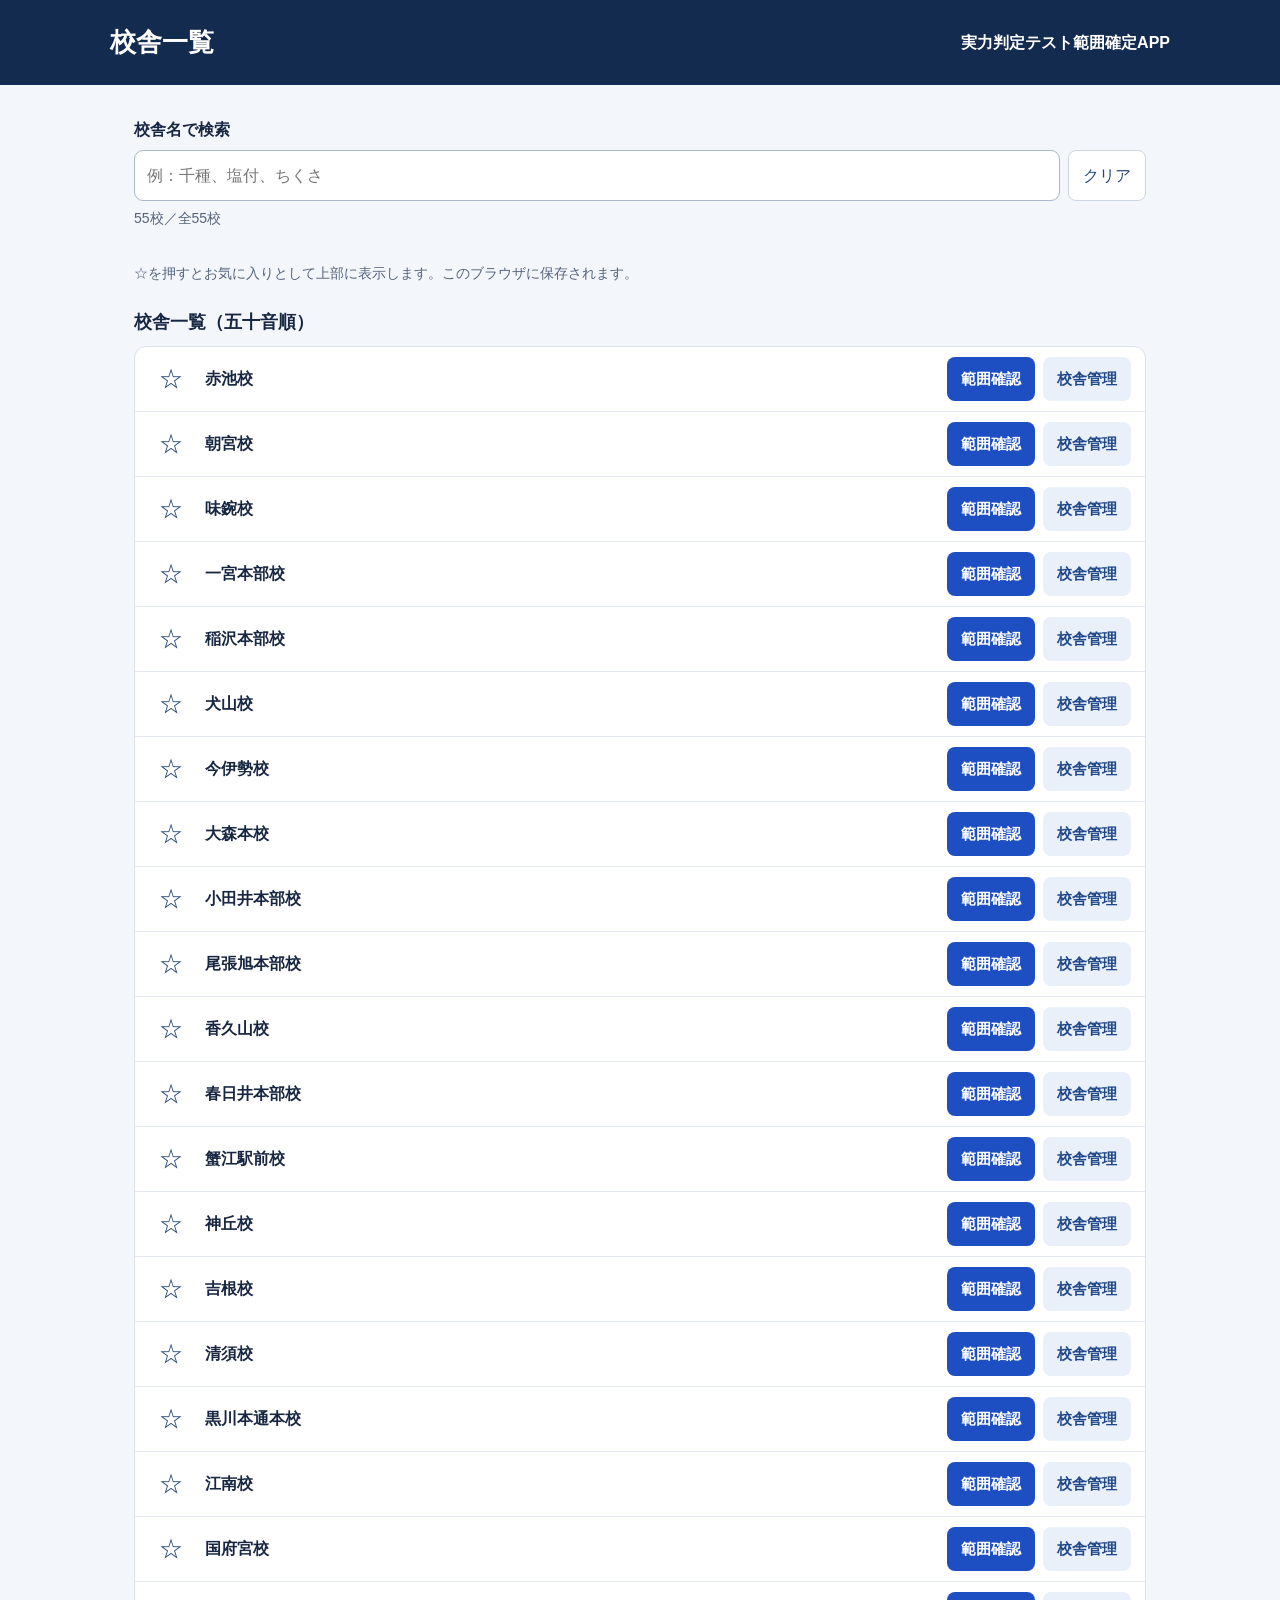
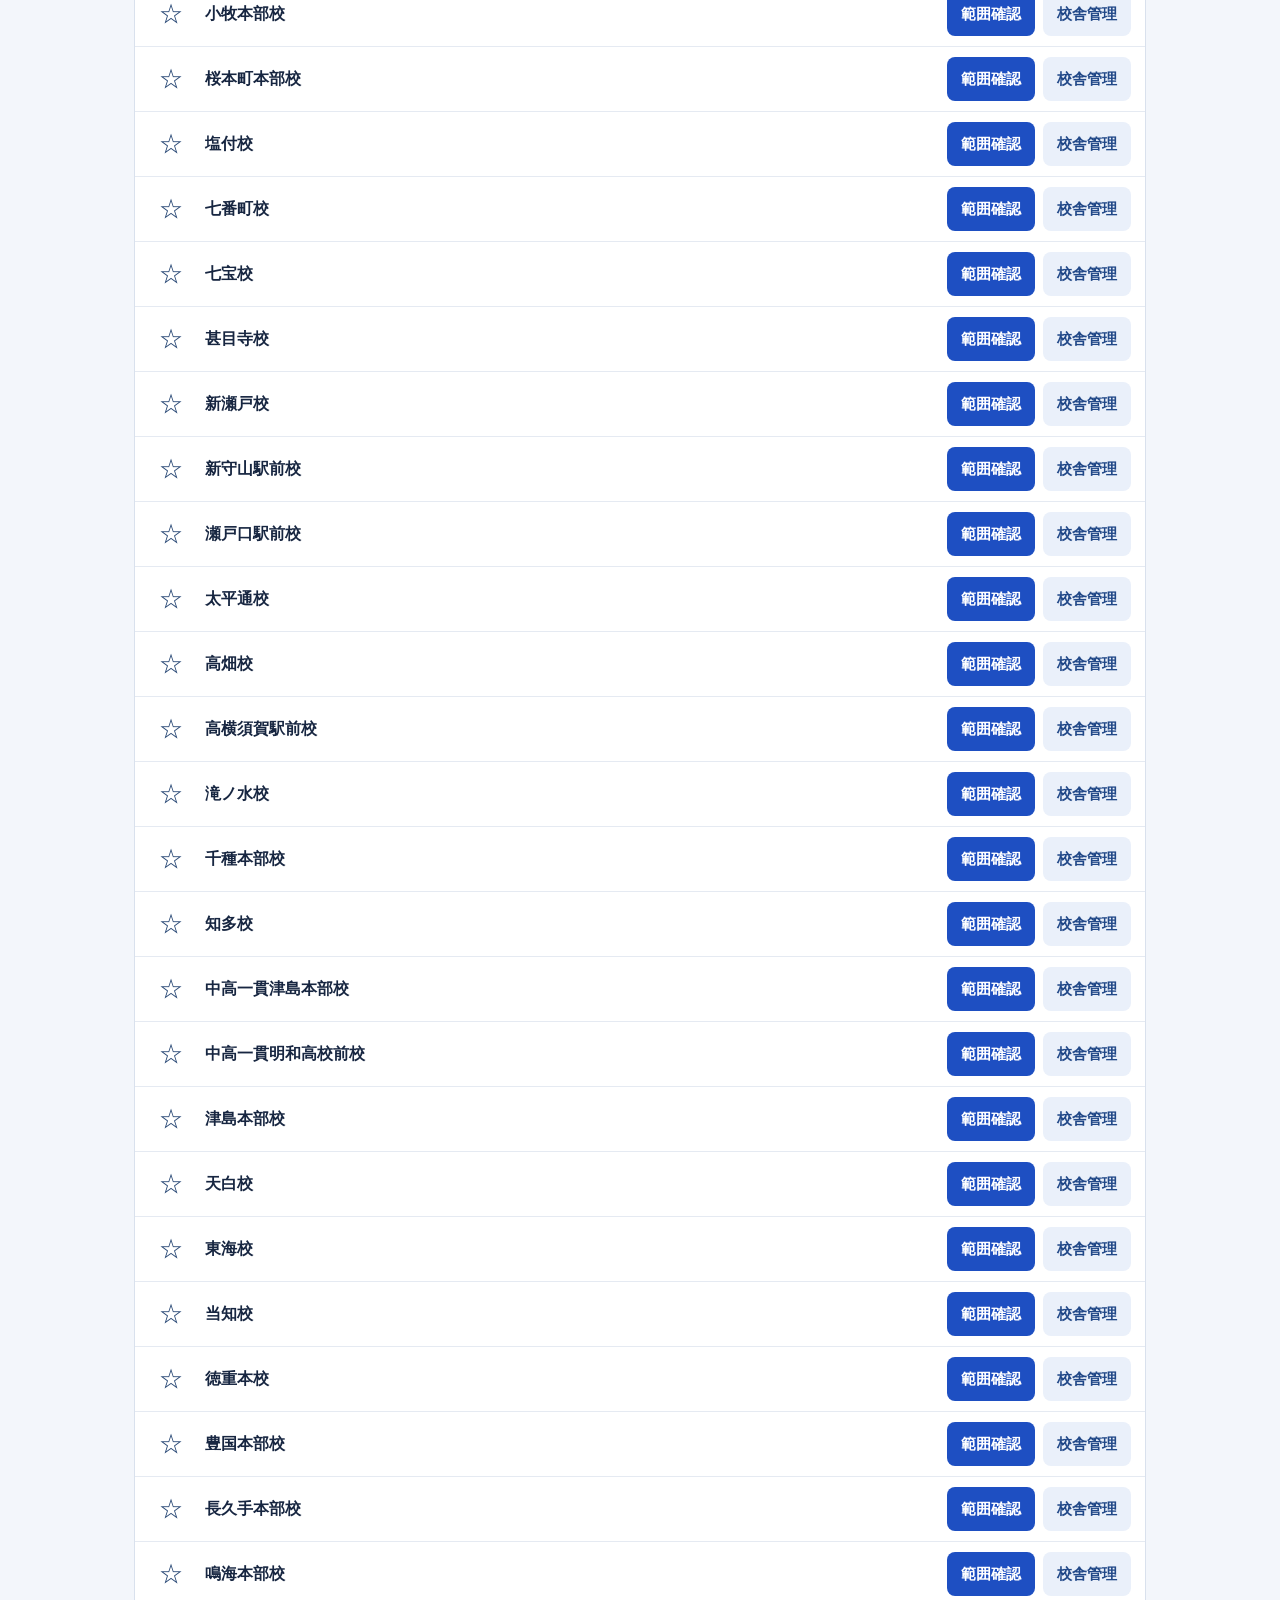
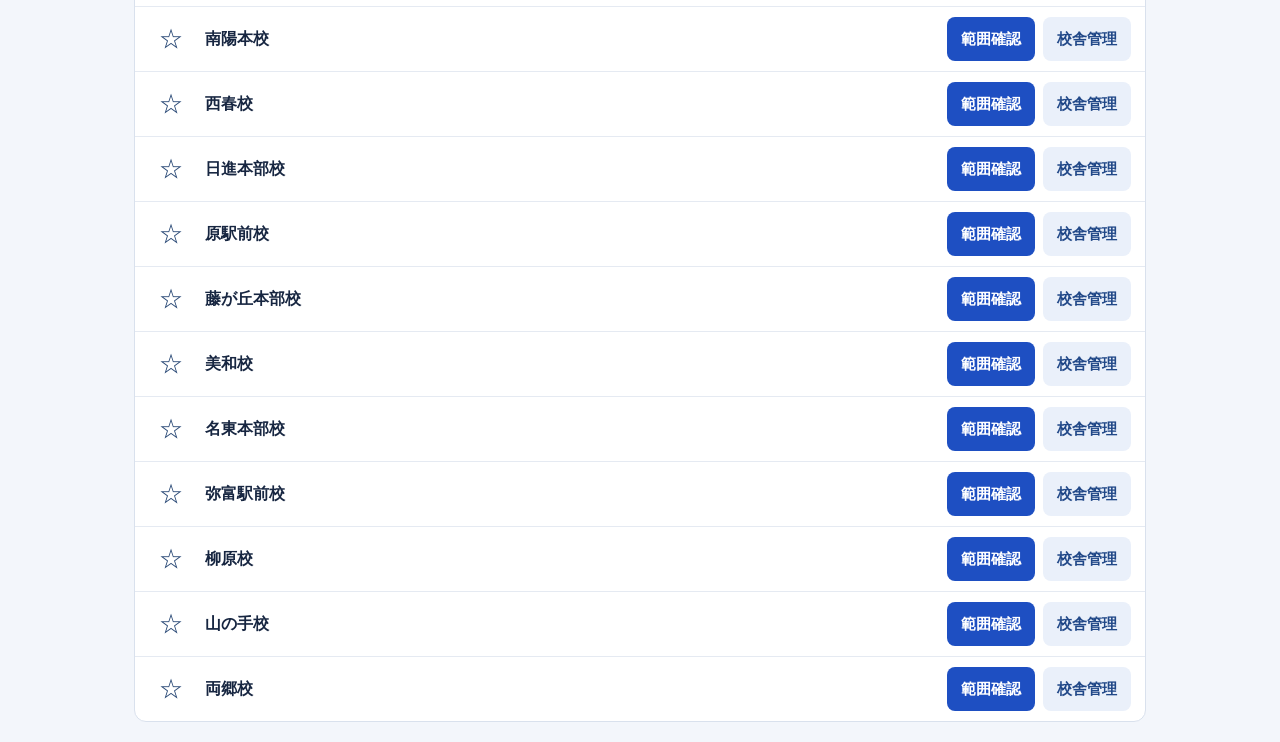
==== docs/index.html @ 0e15b280 "Remove local prototype notices from release copy" ====
<!doctype html>
<html lang="ja">
<head>
<meta charset="utf-8"><meta name="viewport" content="width=device-width,initial-scale=1">
<title>５教科｜定期テスト模擬 範囲選択</title>
<link rel="icon" href="data:image/svg+xml,%3Csvg xmlns='http://www.w3.org/2000/svg' viewBox='0 0 32 32'%3E%3Crect width='32' height='32' rx='6' fill='%231e40af'/%3E%3Ctext x='16' y='23' text-anchor='middle' fill='white' font-size='22'%3E範%3C/text%3E%3C/svg%3E">
<style>
:root{font-family:'Yu Gothic','Meiryo',sans-serif;color:#172641;background:#f3f6fb;font-size:16px;line-height:1.65;--blue:#1e4fc2;--line:#d9e1ed}*{box-sizing:border-box}body{margin:0}button,input,select{font:inherit}button,select{cursor:pointer}button{min-height:46px;border:1px solid var(--line);border-radius:9px;padding:9px 16px;background:#fff;color:inherit;font-weight:700}button:focus-visible,input:focus-visible,select:focus-visible,a:focus-visible{outline:3px solid #eaa329;outline-offset:3px}button:disabled{cursor:not-allowed;opacity:.5}header{background:#142b50;color:#fff;padding:24px max(24px,calc((100vw - 1160px)/2))}header .top{display:flex;align-items:center;justify-content:space-between;gap:20px}.eyebrow{font-size:.875rem;color:#b8cdf1;letter-spacing:.08em}h1{font-size:1.6rem;line-height:1.4;margin:6px 0}header p{margin:4px 0;color:#dce6f6}.mode{display:flex;flex-wrap:wrap;gap:6px}.mode button{background:transparent;color:#e7efff;border-color:#7890b4}.mode button[aria-pressed=true]{background:#fff;color:#142b50;border-color:#fff}.demo{padding:10px 24px;background:#fff3d7;color:#67460d;text-align:center;font-size:.875rem}main{max-width:1208px;margin:auto;padding:28px 24px 55px}.filters{display:flex;align-items:end;gap:24px;flex-wrap:wrap;background:#fff;border:1px solid var(--line);padding:20px 24px;border-radius:14px;margin-bottom:24px}.field{display:flex;flex-direction:column;gap:6px}.field label,.label{font-size:.875rem;font-weight:700;color:#55647b}select,input{padding:10px 12px;border:1px solid #aab8cc;border-radius:8px;background:#fff;color:#172641;max-width:100%;min-height:46px}select{min-width:220px}.grades{display:flex;gap:8px;flex-wrap:wrap}.grades button{min-width:80px}.grades button[aria-pressed=true]{background:var(--blue);border-color:var(--blue);color:#fff}.text-button{border:0;color:var(--blue);padding-left:0;background:transparent}.layout{display:grid;grid-template-columns:minmax(0,1fr) 320px;gap:24px;align-items:start}.section-head{display:flex;align-items:center;justify-content:space-between;margin-bottom:14px;gap:14px}h2{font-size:1.25rem;margin:0}h3{font-size:1.1rem;margin:0}.tag{font-size:.875rem;background:#e3edff;border-radius:6px;padding:5px 11px;color:#234786;white-space:nowrap}.hint{color:#5d6b7d;margin:5px 0 18px;font-size:.9375rem}.units{display:grid;grid-template-columns:1fr 1fr;gap:12px}.unit{display:flex;align-items:start;text-align:left;gap:13px;padding:18px;min-height:145px;position:relative;border-radius:12px;border-color:var(--line);font-weight:400;line-height:1.65;width:100%}.unit:hover:not(:disabled){border-color:#789add;background:#f8fbff}.unit.chosen{background:#edf3ff;border:2px solid var(--blue);padding:17px}.letter{background:#eaf0f8;color:#304a70;font-size:1.25rem;font-weight:800;border-radius:8px;width:39px;height:42px;display:grid;place-items:center;flex-shrink:0}.chosen .letter{background:var(--blue);color:#fff}.unit-title{display:block;font-weight:700;margin-bottom:8px;font-size:1rem}.pages{display:block;font-size:.875rem;color:#56657d}.mark{display:block;font-size:.8125rem;color:var(--blue);font-weight:700;margin-top:7px}.side{border:1px solid var(--line);border-radius:14px;background:#fff;overflow:hidden;position:sticky;top:20px}.side-top{padding:20px 22px;border-bottom:1px solid var(--line);background:#eaf0fa}.school-title{font-size:1.2rem;font-weight:800;overflow-wrap:anywhere}.side-body{padding:22px}.count{font-size:1.9rem;color:var(--blue);font-weight:800}.count small{font-size:1rem;color:#627086;font-weight:400}.selection{padding:14px 0;border-bottom:1px solid #e4eaf3}.selection strong{display:block;margin-bottom:4px}.empty{padding:20px 0;color:#718098}.primary{width:100%;background:var(--blue);color:#fff;border-color:var(--blue);margin-top:20px}.state{font-size:.875rem;margin:12px 0 0;color:#5b6b83}.notice{border-radius:8px;background:#ecf7ef;padding:10px 12px;color:#285936;margin-top:14px;font-size:.875rem}.add-school{border:1px solid var(--line);padding:18px 22px;background:white;border-radius:10px;margin:-10px 0 22px}.add-school form{display:flex;align-items:end;flex-wrap:wrap;gap:12px}.add-school .field{flex:1}.add-school button{background:var(--blue);color:white}.student-summary{margin-bottom:20px;padding:20px 24px;border-left:5px solid var(--blue);background:#fff;border-radius:0 12px 12px 0}.student-summary p{margin:5px 0}.status-line{min-height:1.5em;color:#255735;margin:0 0 14px}.readonly .unit{min-height:130px}.readonly .unit:not(.chosen){background:#f9fafc}.footer{font-size:.875rem;color:#61718a;margin-top:24px} [hidden]{display:none!important}@media(max-width:950px){.units{grid-template-columns:1fr}.layout{grid-template-columns:minmax(0,1fr) 290px}}@media(max-width:680px){header{padding:20px}header .top{align-items:start;flex-direction:column;gap:12px}h1{font-size:1.35rem}main{padding:20px 16px}.filters{padding:16px;gap:16px}.filters .field{width:100%}select{width:100%}.grades button{flex:1;min-width:0}.layout{display:flex;flex-direction:column}.layout>section,.side{width:100%}.side{position:static}.units{grid-template-columns:1fr}.unit{min-height:0}.demo{text-align:left;padding:10px 16px}.section-head{align-items:start}.side-body{padding:18px}.side-top{padding:16px 18px}}@media(prefers-reduced-motion:no-preference){button{transition:background .15s,border-color .15s}}
.student-subject{background:#fff;border:1px solid var(--line);border-radius:12px;padding:22px;margin-top:18px}.student-subject h3{color:var(--blue);font-size:1.2rem}.student-subject .selection:last-child{border-bottom:0}.student-subject .selection{padding:18px 0}.student-overview-title{margin-bottom:18px}

.teacher-panel{background:white;border:1px solid var(--line);border-radius:14px;padding:24px}.teacher-row{display:grid;grid-template-columns:68px minmax(0,1fr);align-items:center;gap:16px;padding:20px 0;border-bottom:1px solid var(--line)}.subject-name{font-size:1.125rem}.symbol-options{display:flex;gap:10px;flex-wrap:wrap}.symbol-button{min-width:48px;font-size:1.125rem}.symbol-button[aria-pressed=true]{background:var(--blue);border-color:var(--blue);color:white}.alternate-button{margin-left:4px}.alternate-field{grid-column:2;display:grid;gap:6px}.alternate-field textarea{font:inherit;width:100%;padding:12px;border:1px solid #aab8cc;border-radius:8px;resize:vertical;min-height:90px}.alternate-field textarea:focus-visible{outline:3px solid #eaa329;outline-offset:3px}.batch-save{display:flex;align-items:center;justify-content:space-between;gap:20px;margin-top:18px}.batch-save .primary{width:auto;flex-shrink:0;margin:0}.provisional-note{margin-top:16px}.alternate-text{white-space:pre-wrap;overflow-wrap:anywhere}.alternate-label{display:block;margin-top:14px}@media(max-width:680px){.teacher-panel{padding:16px}.teacher-row{grid-template-columns:48px minmax(0,1fr);gap:10px}.symbol-options{gap:7px}.symbol-button{padding:8px 12px}.batch-save{align-items:stretch;flex-direction:column}.alternate-field{grid-column:1/-1}}

.student-columns{display:grid;grid-template-columns:minmax(0,1fr) minmax(0,1fr);gap:16px;align-items:start}.student-column{display:grid;gap:12px}.student-columns .student-subject{margin:0;padding:14px 18px}.student-columns .student-subject h3{font-size:1.05rem}.student-columns .selection{padding:8px 0;line-height:1.45}.student-columns .selection strong{margin-bottom:3px;font-size:1rem}.student-columns .alternate-label{margin-top:8px}.student-columns .alternate-text{margin:4px 0;line-height:1.45}.student-mode header{padding-top:12px;padding-bottom:12px}.student-mode header h1{font-size:1.3rem}.student-mode header p{display:none}.student-mode main{padding-top:14px}.student-mode .filters{padding:12px 18px;margin-bottom:12px}.student-mode .student-overview-title{font-size:1.125rem;margin-bottom:12px}.student-mode #message:empty{display:none}.student-mode .footer{margin-top:12px}@media(max-width:600px){.student-columns{grid-template-columns:1fr}.student-columns .student-subject{padding:12px 14px}}
.batch-save .state{margin:0;font-size:1rem;padding:10px 14px;border-radius:8px}.save-success{background:#e4f5e9;color:#166534;font-weight:700}.save-pending{background:#fff3d7;color:#80510a;font-weight:700}.save-error{background:#fee2e2;color:#991b1b;font-weight:700}.school-import{background:#f3f6fb;border-radius:10px;padding:18px;margin:20px 0}.school-import label{font-weight:700}.school-import textarea{display:block;width:100%;font:inherit;border:1px solid #aab8cc;border-radius:8px;padding:12px;resize:vertical;margin:10px 0}.school-import button{color:var(--blue)}.school-table-wrap{overflow-x:auto}#school-settings{width:100%;border-collapse:collapse;margin-top:10px}#school-settings th,#school-settings td{padding:12px;border-bottom:1px solid var(--line);text-align:center}#school-settings th:first-child{text-align:left;overflow-wrap:anywhere}#school-settings thead{background:#eaf0fa}.grade-check{display:flex;min-height:44px;min-width:44px;justify-content:center;align-items:center;cursor:pointer}.grade-check input{width:24px;height:24px;min-height:24px;accent-color:var(--blue)}.school-import textarea:focus-visible{outline:3px solid #eaa329;outline-offset:3px}.school-buttons{display:flex;flex-wrap:wrap;gap:8px}.school-button{overflow-wrap:anywhere;max-width:100%}.school-button[aria-pressed=true]{background:var(--blue);border-color:var(--blue);color:#fff}#range-filters>.field:first-child{flex:1 1 100%}
main{max-width:1420px;display:grid;grid-template-columns:210px minmax(0,1fr);align-items:start;gap:22px}.range-content{min-width:0}#range-filters{display:flex;flex-direction:column;align-items:stretch;gap:22px;position:sticky;top:16px;padding:18px;margin:0;max-height:calc(100dvh - 32px);overflow-y:auto}#range-filters>.field:first-child{flex:0 0 auto}#range-filters .field{width:100%}#range-filters .grades{display:grid;grid-template-columns:repeat(3,minmax(0,1fr));gap:6px}#range-filters .grades button{min-width:0;padding:10px 2px;font-size:.9375rem}#range-filters .school-buttons{display:flex;flex-direction:column;gap:8px}#range-filters .school-button{width:100%;text-align:left;padding:11px 12px}.range-content #message:empty{display:none}.admin-mode main{display:block}.student-mode #range-filters{padding:18px;margin:0}.student-mode main{padding-top:14px}@media(max-width:950px){main{grid-template-columns:170px minmax(0,1fr);gap:14px;padding-left:16px;padding-right:16px}#range-filters{padding:12px}.student-mode #range-filters{padding:12px}}@media(max-width:600px){main{grid-template-columns:126px minmax(0,1fr);gap:10px;padding:12px 8px}#range-filters{padding:10px;top:8px;max-height:calc(100dvh - 16px)}#range-filters .grades{grid-template-columns:1fr}#range-filters .school-button{padding:9px 7px}.teacher-panel{padding:12px}.teacher-row{grid-template-columns:1fr}.alternate-field{grid-column:1}.student-mode #range-filters{padding:10px}}

#range-filters{overflow:hidden;max-height:calc(100dvh - 240px);gap:16px}#range-filters>.field:last-child{min-height:0;flex:1 1 auto}#range-filters .school-buttons{overflow-y:auto;min-height:0;padding:3px;scrollbar-gutter:stable}#range-filters .school-button{min-height:56px;font-size:1.0625rem;flex-shrink:0}.many-schools main{grid-template-columns:290px minmax(0,1fr)}.many-schools #range-filters .school-buttons{display:grid;grid-template-columns:repeat(2,minmax(0,1fr));gap:6px;align-content:start}.many-schools #range-filters .school-button{min-height:46px;font-size:1rem;line-height:1.35;padding:9px 7px}.many-schools #range-filters{padding:12px}@media(max-width:950px){.many-schools main{grid-template-columns:250px minmax(0,1fr)}}@media(max-width:760px){.many-schools main{grid-template-columns:170px minmax(0,1fr)}.many-schools #range-filters .school-buttons{grid-template-columns:1fr}#range-filters{max-height:calc(100dvh - 180px)}}@media(max-width:600px){.many-schools main{grid-template-columns:126px minmax(0,1fr)}#range-filters .school-button{font-size:1rem;min-height:48px}#range-filters{max-height:calc(100dvh - 32px)}}
.campus-back{color:#dce6f6;font-size:.875rem}.student-mode header #campus-name{display:block;margin:0}.student-mode header .campus-back{display:inline-block}.pin-overlay{position:fixed;inset:0;background:#142b5080;z-index:100;display:grid;place-items:center}.pin-box{background:white;padding:28px;border-radius:14px;max-width:420px;width:90%}.pin-box input{display:block;width:100%;margin:8px 0 16px}.pin-box p[role=alert]{color:#991b1b}.pin-box button{margin:4px}.pin-box button[type=submit]{background:var(--blue);color:white}.mode{flex-wrap:nowrap;flex-shrink:0}.mode button,.mode a{white-space:nowrap}.mode a{display:inline-flex;align-items:center;justify-content:center;min-height:46px;border:1px solid #7890b4;border-radius:9px;padding:9px 16px;background:transparent;color:#e7efff;font-weight:700;text-decoration:none}@media(max-width:420px){.mode{width:100%;gap:4px}.mode button,.mode a{padding:9px 8px;font-size:.875rem;flex:1}}.header-actions{display:flex;flex-direction:column;align-items:flex-end;gap:4px}.brand-label{font-size:12px;font-weight:700;line-height:16px;color:#dce6f6;text-align:right}@media(max-width:680px){.header-actions{width:100%;align-items:flex-end}}</style>
</head>
<body>
<header><div class="top"><div><h1 id="exam-heading">2026年 第４回 定期テスト模擬</h1></div><div class="header-actions"><div class="brand-label">実力判定テスト範囲確定APP</div><nav class="mode" aria-label="画面の切り替え"><a href="campuses.html">校舎一覧</a><button id="admin" aria-pressed="false">校舎管理</button><button id="teacher" aria-pressed="true">教師入力</button><button id="student" aria-pressed="false">中学校別</button><a id="all-ranges" href="ranges.html" target="_blank" rel="noopener">範囲表</a></nav></div></div></header>

<div id="pin-panel" class="pin-overlay" hidden><form id="pin-form" class="pin-box" role="dialog" aria-modal="true" aria-labelledby="pin-heading"><h2 id="pin-heading">編集パスワード</h2><p id="pin-campus"></p><label for="pin-input">４桁の数字</label><input id="pin-input" type="password" inputmode="numeric" pattern="[0-9]{4}" maxlength="4" required autocomplete="off"><p id="pin-error" role="alert"></p><button id="pin-submit" type="submit">編集する</button><button id="pin-cancel" type="button">キャンセル</button></form></div><main>
<aside class="filters" id="range-filters" aria-label="学年と中学校の選択"><div class="field"><span class="label">学年</span><div class="grades" role="group" aria-label="学年"><button data-grade="1" aria-pressed="true">１年生</button><button data-grade="2" aria-pressed="false">２年生</button><button data-grade="3" aria-pressed="false">３年生</button></div></div><div class="field"><span class="label" id="school-label">中学校</span><div id="school" class="school-buttons" role="group" aria-labelledby="school-label"></div></div></aside>
<div class="range-content">
<section id="admin-panel" class="teacher-panel" hidden><form id="password-settings" style="border-bottom:1px solid #d9e1ed;padding-bottom:20px;margin-bottom:24px"><h2>この校舎のパスワード設定</h2><p class="hint">変更すると、次回からこの校舎の編集に新しいパスワードを使用します。</p><div style="display:flex;gap:12px;align-items:end;flex-wrap:wrap"><label class="field">新しいパスワード<input id="new-password" type="password" inputmode="numeric" pattern="[0-9]{4}" minlength="4" maxlength="4" required autocomplete="new-password" placeholder="数字４桁"></label><label class="field">確認のため再入力<input id="confirm-password" type="password" inputmode="numeric" pattern="[0-9]{4}" minlength="4" maxlength="4" required autocomplete="new-password" placeholder="数字４桁"></label><button id="save-password" type="submit">パスワードを保存</button></div><p id="password-status" role="status" aria-live="polite"></p></form><h2>中学校の設定</h2><p class="hint">この校舎に在籍している中学校を登録し、生徒がいる学年にチェックを入れてください。</p><div class="school-import"><label for="school-paste">中学校名をまとめて貼り付け</label><p class="hint">Excelなどの「中学校名」の１列をコピーできます。同じ学校が複数行あっても１校にまとめます。</p><textarea id="school-paste" rows="4" placeholder="Ｓ中学校&#10;Ｔ中学校&#10;Ｔ中学校"></textarea><button id="import-schools">一覧に追加</button></div><p class="hint">Ｓ中が３年生だけなら「３年生」のみ、Ｔ中が１・３年生ならその２つにチェック。未チェックの学校も登録したままにできます。</p><p id="school-count" class="label"></p><div class="school-table-wrap"><table id="school-settings"></table></div><div class="batch-save"><p id="admin-status" class="state" role="status" aria-live="polite"></p><button id="save-schools" class="primary">保存</button></div></section>
<p id="no-schools" class="notice" hidden>この学年の中学校は未設定です。校舎管理で在籍する学年を設定してください。</p>
<p id="message" class="status-line" role="status" aria-live="polite"></p>
<div id="student-summary" class="student-summary" hidden></div>
<section id="teacher-layout" class="teacher-panel"><h2 id="teacher-heading"></h2><p class="hint">各教科２題を指定してください。中２数学は共通単元＋１題です。別版も指定できます。</p><div id="teacher-rows"></div><div class="batch-save"><p id="save-state" class="state" role="status" aria-live="polite"></p><button id="save" class="primary">保存</button></div></section>

</div>
</main>
<script src="config.js"></script><script src="cloud-api.js"></script><script>
'use strict';
const EXAM={"id": "2026-4", "title": "2026年 第４回 定期テスト模擬", "subjects": {"english": {"name": "英語", "units": {"1": [["A", "Unit5", "", "", "さなる式①P88～103"], ["B", "Unit6", "", "", "さなる式②P4～27"], ["C", "Unit7", "", "", "さなる式②P30～51"], ["D", "Unit8", "", "", "さなる式②P54～77"]], "2": [["A", "Let’s Read 1", "", "", "さなる式①　P.86～95"], ["B", "Unit４", "", "", "さなる式①　P.98～123"], ["C", "Unit5", "", "", "さなる式②　P.4～21"], ["D", "Unit6", "", "", "さなる式②　P.24～53"]], "3": [["A", "Let’s Read 1", "", "", "さなる式①　P.80～93"], ["B", "Unit４", "", "", "さなる式②　P.4～31"], ["C", "Unit5", "", "", "さなる式②　P.34～63"], ["D", "Unit6", "", "", "さなる式②　P.66～93"]]}}, "math": {"name": "数学", "units": {"1": [["A", "方程式の利用", "", "", "①p137～p154"], ["B", "関数関係～比例のグラフ", "", "", "②p5～p30"], ["C", "反比例のグラフ～比例反比例の利用", "", "", "②p31～p46"], ["D", "平面図形の用語と記号～作図の応用", "", "", "②p53～p78"]], "2": [["A", "一次関数（二元一次方程式とグラフから最後まで）", "", "", "さなる式①p97～p117"], ["B", "合同条件と証明", "", "", "さなる式②p29～p35"]], "3": [["A", "二次関数（グラフ～変化の割合）", "", "", "さなる式②p5～p28"], ["B", "二次関数（応用）", "", "", "さなる式②p29～p50"], ["C", "相似な図形（相似と相似比～平行線と比まで）", "", "", "さなる式②p57～p84"], ["D", "相似な図形（角の二等分線～面積比・体積比）", "", "", "さなる式②p85～p106"]]}}, "science": {"name": "理科", "units": {"1": [["A", "光の反射・光の屈折・凸レンズのはたらき", "", "", "さなる式  P４～19"], ["B", "音の伝わり方・音の大きさや高さ", "", "", "さなる式  P24～34"], ["C", "状態変化・蒸留", "", "", "さなる式  P86～94"], ["D", "物質の溶解", "", "", "さなる式  P9５～１０３"], ["E", "火山", "", "", "さなる式  P15０～1５５"], ["F", "地層", "", "", "さなる式  P１７２～180"]], "2": [["A", "心臓と血液の循環・排出", "", "", "さなる式  P１８２～１９１"], ["B", "感覚器官・動物の反応のしかた", "", "", "さなる式  P１９６～２０６"], ["C", "圧力・空気の圧力", "", "", "さなる式  P２１２～２２３"], ["D", "空気中の水蒸気の変化・雲ができるわけ", "", "", "さなる式  P２３０～２４１"], ["E", "電流が流れる回路・電流と電流計・電圧と電圧計", "", "", "さなる式  P４～19"], ["F", "電流・電圧の関係と抵抗", "", "", "さなる式  P２０～２９"]], "3": [["A", "力がはたらく運動・力がはたらかない運動・慣性・力をおよぼし合う運動", "", "", "さなる式  P３２～５０"], ["B", "仕事", "", "", "さなる式  P５６～６７"], ["C", "力学的エネルギーの保存・エネルギーの移り変わり", "", "", "さなる式  P６８～74，８０～８６"], ["D", "太陽の動き・星の動き", "", "", "さなる式  P１８０～１９４"], ["E", "四季の星座・季節の変化", "", "", "さなる式  P１９５～２０８"], ["F", "太陽と月・太陽系と銀河系", "", "", "さなる式  P～２１４～２２８"]]}}, "social": {"name": "社会", "units": {"1": [["A", "アジア州", "", "", "地理Ⅰ Ｐ５６～７１"], ["B", "ヨーロッパ州", "", "", "地理Ⅰ P７２～８５"], ["C", "アフリカ州", "", "", "地理Ⅰ P８６～９９"], ["D", "北アメリカ州", "", "", "地理Ⅰ　Ｐ100～115"], ["E", "飛鳥時代", "", "", "歴史Ⅰ　Ｐ４０～５１"], ["F", "奈良時代", "", "", "歴史Ⅰ　Ｐ５２～６３"], ["G", "平安時代Ⅰ", "", "", "歴史Ⅰ　Ｐ６４～７５"], ["H", "平安時代Ⅱ+鎌倉時代（元寇以降は除く）", "", "", "歴史Ⅰ　Ｐ７６～９９（元寇以降はのぞく）"]], "2": [["A", "江戸時代（寛政の改革～天保の改革）", "", "", "歴史Ⅱ　P52～63"], ["B", "欧米の発展", "", "", "歴史Ⅱ　P64～81"], ["C", "江戸時代（日本の開国）", "", "", "歴史Ⅱ　P82～87"], ["D", "九州地方", "", "", "地理Ⅱ　P78～89"], ["E", "中国・四国地方", "", "", "地理Ⅱ　P90～101"], ["F", "近畿地方", "", "", "地理Ⅱ　P102～115"], ["G", "中部地方", "", "", "地理Ⅱ　P116～129"], ["H", "関東地方", "", "", "地理Ⅱ　P130～143"]], "3": [["A", "基本的人権", "", "", "歴史Ⅲ・公民　Ｐ１０２～１１５"], ["B", "選挙と政党・国会", "", "", "歴史Ⅲ・公民　P１１６～１２９"], ["C", "内閣・裁判所・三権分立", "", "", "歴史Ⅲ・公民　P１３０～１４３"], ["D", "地方自治", "", "", "歴史Ⅲ・公民　P１４４～１５５"], ["E", "家計・消費・流通", "", "", "歴史Ⅲ・公民　P１５６～１６７"]]}}, "japanese": {"name": "国語", "units": {"1": [["A", "星の花が降るころに", "", "", "さなる式  P75～77、88～89"], ["B", "「言葉」をもつ鳥、シジュウカラ", "", "", "さなる式  P92～94、104～105"], ["C", "蓬莱の玉の枝", "", "", "さなる式  P110～112、116～117"], ["D", "今を生きる言葉", "", "", "さなる式　P115、117"]], "2": [["A", "モアイは語る", "", "", "さなる式  P98～100、108～109"], ["B", "平家物語", "", "", "さなる式  P112～114、124～125"], ["C", "仁和寺にある法師", "", "", "さなる式  P118、125"], ["D", "漢詩の風景", "", "", "さなる式  P122～123、125"]], "3": [["A", "故郷", "", "", "さなる式  P80～83、86～89、100～101"], ["B", "初恋", "", "", "さなる式  P115、118～119"], ["C", "君待つと", "", "", "さなる式  P121、125～127、"], ["D", "夏草", "", "", "さなる式　P131～135"]]}}}, "common": {"2": {"math": [["共通", "角度総合", "", "", "さなる式②p5～p22"]]}}, "selectionCounts": {"2": {"math": 1}}};
const SUBJECTS=EXAM.subjects;
// Keep the existing storage key and social record keys so prior selections survive.
const CAMPUS_NAMES={"chikusa-honbu": "千種本部校", "campus-577409565a8d": "豊国本部校", "campus-7998e0b572c3": "高畑校", "campus-40ac88735aad": "当知校", "campus-225a846fc154": "小田井本部校", "campus-7a3d00658133": "味鋺校", "campus-7e672446922a": "南陽本校", "campus-98ac97a80661": "東海校", "campus-5fc834103cdd": "知多校", "campus-8946569a491a": "高横須賀駅前校", "campus-929956d0dff0": "滝ノ水校", "campus-b125c0ea4342": "桜本町本部校", "campus-628c188ebbe4": "七番町校", "campus-7911ab735110": "鳴海本部校", "campus-fd50b2aaf7a7": "徳重本校", "campus-12328dd3af08": "大森本校", "campus-71b7edac0903": "柳原校", "campus-3ba3b4a62614": "香久山校", "campus-bcfbec646f6d": "山の手校", "campus-54cdbf6e54bd": "日進本部校", "campus-e85a1b53136d": "新瀬戸校", "campus-00a7f8e434f1": "黒川本通本校", "campus-8899bbc5aea1": "瀬戸口駅前校", "campus-a90508f6eb86": "吉根校", "campus-44bfe528f330": "赤池校", "campus-4721c3fbda0f": "中高一貫明和高校前校", "campus-c6c7cee35db5": "藤が丘本部校", "campus-54ec36fec7e3": "新守山駅前校", "campus-4782ae5ab29b": "原駅前校", "shiotsuke": "塩付校", "campus-a0d090016983": "神丘校", "campus-55803870ba16": "天白校", "campus-326cbb3349f7": "名東本部校", "campus-95282035d85a": "長久手本部校", "campus-96bc3f056ca3": "太平通校", "campus-e4261f1010c9": "朝宮校", "campus-58ee04620438": "尾張旭本部校", "campus-a6725925de05": "春日井本部校", "campus-81e1b192846f": "津島本部校", "campus-c754dd8db20d": "蟹江駅前校", "campus-264029beccc6": "弥富駅前校", "campus-96975813bafe": "七宝校", "campus-b128d91a3073": "中高一貫津島本部校", "campus-bdc0d626650f": "西春校", "campus-f7f69c133e19": "甚目寺校", "campus-a8496b049874": "美和校", "campus-1e00e3c31333": "稲沢本部校", "campus-445039097b07": "清須校", "campus-3ba68115f88a": "国府宮校", "campus-065a9f755b5f": "一宮本部校", "campus-1b188dcc0fc7": "小牧本部校", "campus-565ddc989a10": "犬山校", "campus-5aab281c0432": "江南校", "campus-03caf8af52f1": "両郷校", "campus-51a99c1d4577": "今伊勢校"};
const requestedCampus=new URLSearchParams(location.search).get('campus');
const campusId=Object.hasOwn(CAMPUS_NAMES,requestedCampus)?requestedCampus:null;
const KEY=campusId?'test-range-campus-v1:'+EXAM.id+':'+campusId:'social-range-prototype-campus-v1';
document.getElementById('exam-heading').textContent=EXAM.title+(campusId?'【'+CAMPUS_NAMES[campusId]+'】':'');
document.title=document.getElementById('exam-heading').textContent;
const $=id=>document.getElementById(id);
let db={schools:[{id:'sample',name:'サンプル中学校'}],records:{}};
let loadProblem='';
try{const raw=localStorage.getItem(KEY);if(raw){const parsed=JSON.parse(raw);if(!Array.isArray(parsed.schools)||!parsed.schools.length||!parsed.records||parsed.schools.some(s=>typeof s.id!=='string'||typeof s.name!=='string'))throw Error();db=parsed;}}catch{loadProblem='保存済みの内容を読み込めませんでした。この画面の内容を確認してから保存してください。';}
const ORDER=['english','math','science','social','japanese'];
let school=db.schools[0].id,grade=1,mode='student',draft={};
function key(id){return school+':'+grade+(id==='social'?'':':'+id);}
function selectionCount(id){return EXAM.selectionCounts[grade]?.[id]||2;}
function commonUnits(id){return EXAM.common[grade]?.[id]||[];}
function pageLabel(u){if(u[4])return u[4];return (u[2]?u[2]+'　':'')+(u[3]?'P'+u[3]:'');}
function valid(id,r){if(!r)return false;const codes=r.codes||[];return Array.isArray(codes)&&new Set(codes).size===codes.length&&codes.every(c=>SUBJECTS[id].units[grade].some(u=>u[0]===c))&&(r.kind==='alternate'?codes.length<selectionCount(id)&&typeof r.text==='string'&&r.text.trim().length>0&&r.text.length<=500:codes.length===selectionCount(id));}
function record(id){const r=db.records[key(id)];return valid(id,r)?r:null;}
function savedDraft(id){const r=record(id);return {kind:r?.kind==='alternate'?'alternate':'units',codes:r?.codes?.slice()||[],text:r?.kind==='alternate'?r.text:''};}
function loadDraft(){draft=Object.fromEntries(ORDER.map(id=>[id,savedDraft(id)]));}
function normalized(r){return r.kind==='alternate'?{kind:'alternate',codes:[...r.codes].sort(),text:r.text.trim()}:{kind:'units',codes:[...r.codes].sort()};}
function dirty(){return ORDER.some(id=>JSON.stringify(normalized(draft[id]))!==JSON.stringify(normalized(savedDraft(id))));}
function hasUnsaved(){return mode==='admin'?adminDirty():mode==='teacher'&&dirty();}
function leave(){return !hasUnsaved()||confirm('まだ保存していない変更があります。変更を取り消して画面を切り替えますか？');}
let revision=0,canEdit=false,ready=false;
async function persist(next){
try{if(!campusId)throw Error('校舎一覧から校舎を選んでください。');
const response=await fetch('/api/save',{method:'POST',headers:{'Content-Type':'application/json'},body:JSON.stringify({campus:campusId,exam:EXAM.id,revision,data:next})});const result=await response.json();if(!response.ok){if(response.status===403)canEdit=false;throw Error(result.error);}revision=result.revision;db=next;return true;
}catch(e){$('message').textContent=e.message||'保存できませんでした。';return false;}}
async function loadRemote(){const response=await fetch('/api/state?campus='+encodeURIComponent(campusId)+'&exam='+EXAM.id);if(!response.ok)throw Error('保存先に接続できませんでした。');const result=await response.json();revision=result.revision;canEdit=result.canEdit;if(result.data)db=result.data;schoolOptions();loadDraft();}
function requestPin(){return new Promise(resolve=>{const panel=$('pin-panel');panel.hidden=false;$('pin-campus').textContent=CAMPUS_NAMES[campusId];$('pin-input').value='';$('pin-error').textContent='';$('pin-input').focus();
const close=ok=>{panel.hidden=true;$('pin-input').value='';$('pin-submit').disabled=false;resolve(ok);};
$('pin-cancel').onclick=()=>close(false);
$('pin-form').onsubmit=async e=>{e.preventDefault();$('pin-submit').disabled=true;try{const response=await fetch('/api/login',{method:'POST',headers:{'Content-Type':'application/json'},body:JSON.stringify({campus:campusId,pin:$('pin-input').value})});const result=await response.json();if(!response.ok)throw Error(result.error);await loadRemote();close(true);}catch(error){$('pin-error').textContent=error.message;$('pin-submit').disabled=false;}};});}

function node(tag,cls,text){const n=document.createElement(tag);if(cls)n.className=cls;if(text!==undefined)n.textContent=text;return n;}
function schoolOptions(){const group=$('school'),available=db.schools.filter(s=>schoolGrades(s).includes(grade));document.body.classList.toggle('many-schools',available.length>8);if(!available.some(s=>s.id===school))school=available[0]?.id||'';group.replaceChildren();available.forEach(s=>{const b=node('button','school-button',s.name);b.type='button';b.setAttribute('aria-pressed',String(s.id===school));b.onclick=()=>{if(s.id===school||!leave())return;school=s.id;loadDraft();schoolOptions();$('message').textContent='';render();};group.append(b);});}
function selectionNode(u){const n=node('div','selection');n.append(node('strong','',u[0]+'　'+u[1]));if(pageLabel(u))n.append(node('span','pages',pageLabel(u)));return n;}
function renderStudentOverview(){
const overview=$('student-summary');overview.className='student-overview';overview.replaceChildren();
overview.append(node('h2','student-overview-title',db.schools.find(s=>s.id===school).name+'　'+grade+'年生のテスト範囲'));
const grid=node('div','student-columns'),left=node('div','student-column'),right=node('div','student-column');grid.append(left,right);overview.append(grid);
ORDER.forEach((id,index)=>{const info=SUBJECTS[id],saved=record(id),section=node('section','student-subject');
section.append(node('h3','',info.name+(info.provisional&&(saved?.codes?.length||!saved)?'（仮の単元）':'')));
if(saved){commonUnits(id).forEach(u=>section.append(selectionNode(u)));info.units[grade].filter(u=>(saved.codes||[]).includes(u[0])).forEach(u=>section.append(selectionNode(u)));if(saved.kind==='alternate')section.append(node('strong','alternate-label','別版'),node('p','alternate-text',saved.text));}
else section.append(node('p','state','未決定'));(index<3?left:right).append(section);});
}
function updateSaveState(){const count=ORDER.filter(id=>valid(id,draft[id])).length,changed=dirty();$('save').disabled=count!==5;$('save-state').className='state '+(changed?'save-pending':count===5?'save-success':'');$('save-state').textContent=changed?'未保存の変更があります'+(count<5?'（'+count+'／５教科 入力済み）':''):count===5?'✓ 保存済み':count+'／５教科 入力済み。各教科の範囲を入力してください。';}
function toggleCode(id,code){const d=draft[id];if(d.codes.includes(code))d.codes=d.codes.filter(c=>c!==code);else if(d.codes.length<(d.kind==='alternate'?selectionCount(id)-1:selectionCount(id)))d.codes.push(code);$('message').textContent='';renderTeacherRows();}
function toggleAlternate(id){draft[id].kind=draft[id].kind==='alternate'?'units':'alternate';$('message').textContent='';renderTeacherRows();if(draft[id].kind==='alternate')$('alternate-'+id).focus();}
function renderTeacherRows(){const rows=$('teacher-rows');rows.replaceChildren();
ORDER.forEach(id=>{const info=SUBJECTS[id],d=draft[id],row=node('div','teacher-row'),label=node('h3','subject-name',info.name),choices=node('div','symbol-options');
commonUnits(id).forEach(u=>choices.append(node('span','tag','共通：'+u[1])));
choices.setAttribute('role','group');choices.setAttribute('aria-label',info.name+'の範囲');
info.units[grade].forEach(u=>{const selected=d.codes.includes(u[0]),b=node('button','symbol-button',u[0]);b.type='button';b.setAttribute('aria-pressed',String(selected));b.setAttribute('aria-label',info.name+' '+u[0]+' '+u[1]);b.title=u[1]+(pageLabel(u)?'　'+pageLabel(u):'');b.disabled=!selected&&d.codes.length>=(d.kind==='alternate'?selectionCount(id)-1:selectionCount(id));b.onclick=()=>toggleCode(id,u[0]);choices.append(b);});
const alternate=node('button','symbol-button alternate-button','別版');alternate.type='button';alternate.setAttribute('aria-pressed',String(d.kind==='alternate'));alternate.setAttribute('aria-label',info.name+' 別版');alternate.onclick=()=>toggleAlternate(id);choices.append(alternate);row.append(label,choices);
if(d.kind==='alternate'){const field=node('div','alternate-field'),caption=node('label','label',info.name+'・別版の内容'),input=node('textarea');input.id='alternate-'+id;caption.htmlFor=input.id;input.rows=2;input.maxLength=500;input.placeholder='別版の範囲を入力（２単元とも別版の場合は、この枠に両方入力）';input.value=d.text;input.oninput=()=>{draft[id].text=input.value;$('message').textContent='';updateSaveState();};field.append(caption,input);if(d.codes.length>=selectionCount(id))field.append(node('p','state','別版を使う場合は、選択中の記号を解除して合計の題数を合わせてください。'));row.append(field);}
rows.append(row);});updateSaveState();}
function render(){document.getElementById('all-ranges').href='ranges.html?'+new URLSearchParams({grade:String(grade),...(campusId?{campus:campusId}:{})});const teacher=mode==='teacher',admin=mode==='admin';document.body.classList.toggle('student-mode',mode==='student');document.body.classList.toggle('admin-mode',admin);['teacher','student','admin'].forEach(m=>$(m).setAttribute('aria-pressed',String(mode===m)));document.querySelectorAll('[data-grade]').forEach(b=>b.setAttribute('aria-pressed',String(Number(b.dataset.grade)===grade)));$('range-filters').hidden=admin;$('admin-panel').hidden=!admin;$('teacher-layout').hidden=!teacher||!school;$('student-summary').hidden=mode!=='student'||!school;$('no-schools').hidden=admin||Boolean(school);
if(admin){renderAdmin();return;}if(!school)return;if(!teacher){renderStudentOverview();return;}
$('teacher-heading').textContent=db.schools.find(s=>s.id===school).name+'　'+grade+'年生';renderTeacherRows();}
async function saveAll(){if(!ready||!canEdit||mode!=='teacher'||!school||!ORDER.every(id=>valid(id,draft[id])))return;const records={...db.records},updated=new Date().toISOString();ORDER.forEach(id=>{records[key(id)]={...normalized(draft[id]),updated};});if(await persist({...db,records})){loadDraft();updateSaveState();$('save-state').textContent='✓ 保存完了（'+new Date(updated).toLocaleTimeString('ja-JP')+'）';$('message').textContent='';}else{$('save-state').className='state save-error';$('save-state').textContent='保存できませんでした。もう一度お試しください。';}}
$('save').onclick=saveAll;
document.querySelectorAll('[data-grade]').forEach(b=>b.onclick=()=>{if(Number(b.dataset.grade)===grade||!leave())return;grade=Number(b.dataset.grade);schoolOptions();loadDraft();$('message').textContent='';render();});
['teacher','student','admin'].forEach(m=>$(m).onclick=async()=>{if(!ready||mode===m||!leave())return;if(m!=='student'&&!canEdit&&!(await requestPin()))return;mode=m;if(m==='admin'){adminSchools=cloneSchools();$('school-paste').value='';$('admin-status').textContent='';}schoolOptions();loadDraft();$('message').textContent='';render();});
let adminSchools=[];
function schoolGrades(s){return Array.isArray(s.grades)?s.grades.filter(g=>[1,2,3].includes(g)):[1,2,3];}
function cloneSchools(){return db.schools.map(s=>({...s,grades:[...schoolGrades(s)]}));}
function adminDirty(){return JSON.stringify(adminSchools)!==JSON.stringify(cloneSchools())||Boolean($('school-paste').value.trim());}
function adminStatus(text,success=false){$('admin-status').textContent=text;$('admin-status').className='state '+(success?'save-success':'save-pending');}
function renderAdmin(){const table=$('school-settings');table.replaceChildren();
const head=node('tr');['中学校','１年生','２年生','３年生'].forEach(t=>head.append(node('th','',t)));const thead=node('thead');thead.append(head);table.append(thead);const body=node('tbody');
adminSchools.forEach(s=>{const row=node('tr');row.append(node('th','',s.name));[1,2,3].forEach(g=>{const cell=node('td'),label=node('label','grade-check'),input=node('input');input.type='checkbox';input.checked=s.grades.includes(g);input.setAttribute('aria-label',s.name+' '+g+'年生に在籍');input.onchange=()=>{s.grades=input.checked?[...new Set([...s.grades,g])].sort():s.grades.filter(x=>x!==g);adminStatus('未保存の変更があります');};label.append(input);cell.append(label);row.append(cell);});body.append(row);});table.append(body);
$('school-count').textContent=adminSchools.length+'校 登録候補';}
function importSchools(){const raw=$('school-paste').value.trim();if(!raw){adminStatus('中学校名を貼り付けてください。');return;}
const lines=raw.split(/\r?\n/).map(v=>v.trim()).filter(Boolean);if(lines.some(v=>v.includes('\t'))){adminStatus('中学校名の１列だけをコピーして貼り付けてください。');return;}
const norm=v=>v.normalize('NFKC').replace(/\s+/g,' ').trim();const names=lines.filter(v=>!['中学校','中学校名','学校名'].includes(norm(v)));if(names.some(n=>n.length>80)){adminStatus('80文字を超える行があります。中学校名だけを貼り付けてください。');return;}
let added=0,duplicates=0;const known=new Set(adminSchools.map(s=>norm(s.name)));names.forEach(name=>{if(known.has(norm(name))){duplicates++;return;}known.add(norm(name));adminSchools.push({id:globalThis.crypto?.randomUUID?.()||'school-'+Date.now()+'-'+Math.random().toString(36).slice(2),name,grades:[]});added++;});
$('school-paste').value='';renderAdmin();adminStatus(added+'校を一覧に追加しました。'+(duplicates?duplicates+'件の重複を除きました。':'')+'在籍する学年にチェックを入れ、保存してください。');}
async function saveSchoolSettings(){if(!ready||!canEdit)return;if($('school-paste').value.trim()){adminStatus('貼り付けた学校名を「一覧に追加」してから保存してください。');return;}
if(await persist({...db,schools:adminSchools.map(s=>({...s,grades:[...s.grades]}))})){adminSchools=cloneSchools();schoolOptions();loadDraft();adminStatus('✓ 保存完了（'+new Date().toLocaleTimeString('ja-JP')+'）',true);}else{adminStatus('保存できませんでした。もう一度お試しください。');}}
$('password-settings').onsubmit=async e=>{
 e.preventDefault();const status=$('password-status'),pin=$('new-password').value;
 if(!/^[0-9]{4}$/.test(pin)){status.textContent='半角数字４桁で入力してください。';return;}
 if(pin!==$('confirm-password').value){status.textContent='確認用のパスワードが一致しません。';return;}
 $('save-password').disabled=true;status.textContent='保存中…';
 try{const response=await fetch('/api/password',{method:'POST',headers:{'Content-Type':'application/json'},body:JSON.stringify({campus:campusId,pin})});const result=await response.json();if(!response.ok){if(response.status===403)canEdit=false;throw Error(result.error);}e.target.reset();status.textContent='✓ パスワードを保存しました。';status.style.color='#255735';}
 catch(error){status.textContent='保存できませんでした。'+error.message;status.style.color='#991b1b';}
 finally{$('save-password').disabled=false;}
};
$('import-schools').onclick=importSchools;$('save-schools').onclick=saveSchoolSettings;
$('school-paste').oninput=()=>adminStatus('貼り付けた学校名は、まだ一覧に追加されていません。');

window.addEventListener('beforeunload',e=>{if(hasUnsaved()){e.preventDefault();e.returnValue='';}});
schoolOptions();loadDraft();render();$('message').textContent='読み込み中…';
if(!campusId){location.replace('campuses.html');}else{loadRemote().then(async()=>{ready=true;render();$('message').textContent=revision===0?'第４回の範囲はまだ保存されていません。教師入力画面で登録してください。':'';if(new URLSearchParams(location.search).get('view')!=='student')await $('teacher').onclick();}).catch(e=>{$('message').textContent=e.message;});}
if(document.modelContext?.registerTool){try{Promise.resolve(document.modelContext.registerTool({name:'read_test_range',description:'現在の中学校・学年の保存済み５教科の範囲を読み取ります。未保存の入力は含みません。',inputSchema:{type:'object',properties:{},additionalProperties:false},annotations:{readOnlyHint:true},execute:()=>({exam:EXAM.title,campus:campusId?CAMPUS_NAMES[campusId]:null,school:db.schools.find(s=>s.id===school)?.name||null,grade,subjects:ORDER.map(id=>({name:SUBJECTS[id].name,range:record(id)})),storage:'Googleドライブの共有保存データ'})})).catch(()=>{});}catch{}}

</script>
</body></html>
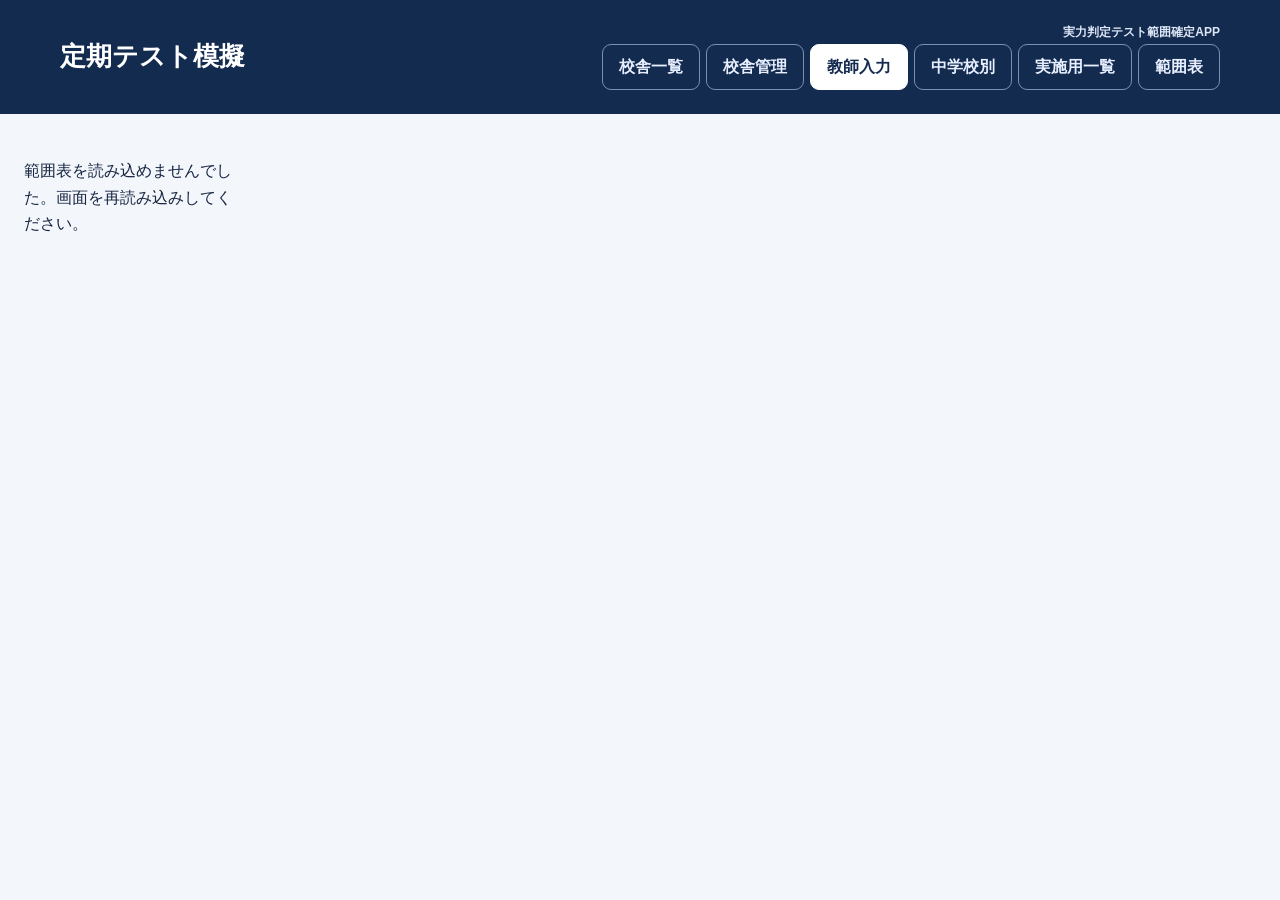
==== commit 00236f21: "Add central next-test registration with drafts and active-only campus ranges" ====
--- a/docs/index.html
+++ b/docs/index.html
@@ -1,138 +1,146 @@
-<!doctype html>
-<html lang="ja">
-<head>
-<meta charset="utf-8"><meta name="viewport" content="width=device-width,initial-scale=1">
-<title>５教科｜定期テスト模擬 範囲選択</title>
-<link rel="icon" href="data:image/svg+xml,%3Csvg xmlns='http://www.w3.org/2000/svg' viewBox='0 0 32 32'%3E%3Crect width='32' height='32' rx='6' fill='%231e40af'/%3E%3Ctext x='16' y='23' text-anchor='middle' fill='white' font-size='22'%3E範%3C/text%3E%3C/svg%3E">
-<style>
-:root{font-family:'Yu Gothic','Meiryo',sans-serif;color:#172641;background:#f3f6fb;font-size:16px;line-height:1.65;--blue:#1e4fc2;--line:#d9e1ed}*{box-sizing:border-box}body{margin:0}button,input,select{font:inherit}button,select{cursor:pointer}button{min-height:46px;border:1px solid var(--line);border-radius:9px;padding:9px 16px;background:#fff;color:inherit;font-weight:700}button:focus-visible,input:focus-visible,select:focus-visible,a:focus-visible{outline:3px solid #eaa329;outline-offset:3px}button:disabled{cursor:not-allowed;opacity:.5}header{background:#142b50;color:#fff;padding:24px max(24px,calc((100vw - 1160px)/2))}header .top{display:flex;align-items:center;justify-content:space-between;gap:20px}.eyebrow{font-size:.875rem;color:#b8cdf1;letter-spacing:.08em}h1{font-size:1.6rem;line-height:1.4;margin:6px 0}header p{margin:4px 0;color:#dce6f6}.mode{display:flex;flex-wrap:wrap;gap:6px}.mode button{background:transparent;color:#e7efff;border-color:#7890b4}.mode button[aria-pressed=true]{background:#fff;color:#142b50;border-color:#fff}.demo{padding:10px 24px;background:#fff3d7;color:#67460d;text-align:center;font-size:.875rem}main{max-width:1208px;margin:auto;padding:28px 24px 55px}.filters{display:flex;align-items:end;gap:24px;flex-wrap:wrap;background:#fff;border:1px solid var(--line);padding:20px 24px;border-radius:14px;margin-bottom:24px}.field{display:flex;flex-direction:column;gap:6px}.field label,.label{font-size:.875rem;font-weight:700;color:#55647b}select,input{padding:10px 12px;border:1px solid #aab8cc;border-radius:8px;background:#fff;color:#172641;max-width:100%;min-height:46px}select{min-width:220px}.grades{display:flex;gap:8px;flex-wrap:wrap}.grades button{min-width:80px}.grades button[aria-pressed=true]{background:var(--blue);border-color:var(--blue);color:#fff}.text-button{border:0;color:var(--blue);padding-left:0;background:transparent}.layout{display:grid;grid-template-columns:minmax(0,1fr) 320px;gap:24px;align-items:start}.section-head{display:flex;align-items:center;justify-content:space-between;margin-bottom:14px;gap:14px}h2{font-size:1.25rem;margin:0}h3{font-size:1.1rem;margin:0}.tag{font-size:.875rem;background:#e3edff;border-radius:6px;padding:5px 11px;color:#234786;white-space:nowrap}.hint{color:#5d6b7d;margin:5px 0 18px;font-size:.9375rem}.units{display:grid;grid-template-columns:1fr 1fr;gap:12px}.unit{display:flex;align-items:start;text-align:left;gap:13px;padding:18px;min-height:145px;position:relative;border-radius:12px;border-color:var(--line);font-weight:400;line-height:1.65;width:100%}.unit:hover:not(:disabled){border-color:#789add;background:#f8fbff}.unit.chosen{background:#edf3ff;border:2px solid var(--blue);padding:17px}.letter{background:#eaf0f8;color:#304a70;font-size:1.25rem;font-weight:800;border-radius:8px;width:39px;height:42px;display:grid;place-items:center;flex-shrink:0}.chosen .letter{background:var(--blue);color:#fff}.unit-title{display:block;font-weight:700;margin-bottom:8px;font-size:1rem}.pages{display:block;font-size:.875rem;color:#56657d}.mark{display:block;font-size:.8125rem;color:var(--blue);font-weight:700;margin-top:7px}.side{border:1px solid var(--line);border-radius:14px;background:#fff;overflow:hidden;position:sticky;top:20px}.side-top{padding:20px 22px;border-bottom:1px solid var(--line);background:#eaf0fa}.school-title{font-size:1.2rem;font-weight:800;overflow-wrap:anywhere}.side-body{padding:22px}.count{font-size:1.9rem;color:var(--blue);font-weight:800}.count small{font-size:1rem;color:#627086;font-weight:400}.selection{padding:14px 0;border-bottom:1px solid #e4eaf3}.selection strong{display:block;margin-bottom:4px}.empty{padding:20px 0;color:#718098}.primary{width:100%;background:var(--blue);color:#fff;border-color:var(--blue);margin-top:20px}.state{font-size:.875rem;margin:12px 0 0;color:#5b6b83}.notice{border-radius:8px;background:#ecf7ef;padding:10px 12px;color:#285936;margin-top:14px;font-size:.875rem}.add-school{border:1px solid var(--line);padding:18px 22px;background:white;border-radius:10px;margin:-10px 0 22px}.add-school form{display:flex;align-items:end;flex-wrap:wrap;gap:12px}.add-school .field{flex:1}.add-school button{background:var(--blue);color:white}.student-summary{margin-bottom:20px;padding:20px 24px;border-left:5px solid var(--blue);background:#fff;border-radius:0 12px 12px 0}.student-summary p{margin:5px 0}.status-line{min-height:1.5em;color:#255735;margin:0 0 14px}.readonly .unit{min-height:130px}.readonly .unit:not(.chosen){background:#f9fafc}.footer{font-size:.875rem;color:#61718a;margin-top:24px} [hidden]{display:none!important}@media(max-width:950px){.units{grid-template-columns:1fr}.layout{grid-template-columns:minmax(0,1fr) 290px}}@media(max-width:680px){header{padding:20px}header .top{align-items:start;flex-direction:column;gap:12px}h1{font-size:1.35rem}main{padding:20px 16px}.filters{padding:16px;gap:16px}.filters .field{width:100%}select{width:100%}.grades button{flex:1;min-width:0}.layout{display:flex;flex-direction:column}.layout>section,.side{width:100%}.side{position:static}.units{grid-template-columns:1fr}.unit{min-height:0}.demo{text-align:left;padding:10px 16px}.section-head{align-items:start}.side-body{padding:18px}.side-top{padding:16px 18px}}@media(prefers-reduced-motion:no-preference){button{transition:background .15s,border-color .15s}}
-.student-subject{background:#fff;border:1px solid var(--line);border-radius:12px;padding:22px;margin-top:18px}.student-subject h3{color:var(--blue);font-size:1.2rem}.student-subject .selection:last-child{border-bottom:0}.student-subject .selection{padding:18px 0}.student-overview-title{margin-bottom:18px}
-
-.teacher-panel{background:white;border:1px solid var(--line);border-radius:14px;padding:24px}.teacher-row{display:grid;grid-template-columns:68px minmax(0,1fr);align-items:center;gap:16px;padding:20px 0;border-bottom:1px solid var(--line)}.subject-name{font-size:1.125rem}.symbol-options{display:flex;gap:10px;flex-wrap:wrap}.symbol-button{min-width:48px;font-size:1.125rem}.symbol-button[aria-pressed=true]{background:var(--blue);border-color:var(--blue);color:white}.alternate-button{margin-left:4px}.alternate-field{grid-column:2;display:grid;gap:6px}.alternate-field textarea{font:inherit;width:100%;padding:12px;border:1px solid #aab8cc;border-radius:8px;resize:vertical;min-height:90px}.alternate-field textarea:focus-visible{outline:3px solid #eaa329;outline-offset:3px}.batch-save{display:flex;align-items:center;justify-content:space-between;gap:20px;margin-top:18px}.batch-save .primary{width:auto;flex-shrink:0;margin:0}.provisional-note{margin-top:16px}.alternate-text{white-space:pre-wrap;overflow-wrap:anywhere}.alternate-label{display:block;margin-top:14px}@media(max-width:680px){.teacher-panel{padding:16px}.teacher-row{grid-template-columns:48px minmax(0,1fr);gap:10px}.symbol-options{gap:7px}.symbol-button{padding:8px 12px}.batch-save{align-items:stretch;flex-direction:column}.alternate-field{grid-column:1/-1}}
-
-.student-columns{display:grid;grid-template-columns:minmax(0,1fr) minmax(0,1fr);gap:16px;align-items:start}.student-column{display:grid;gap:12px}.student-columns .student-subject{margin:0;padding:14px 18px}.student-columns .student-subject h3{font-size:1.05rem}.student-columns .selection{padding:8px 0;line-height:1.45}.student-columns .selection strong{margin-bottom:3px;font-size:1rem}.student-columns .alternate-label{margin-top:8px}.student-columns .alternate-text{margin:4px 0;line-height:1.45}.student-mode header{padding-top:12px;padding-bottom:12px}.student-mode header h1{font-size:1.3rem}.student-mode header p{display:none}.student-mode main{padding-top:14px}.student-mode .filters{padding:12px 18px;margin-bottom:12px}.student-mode .student-overview-title{font-size:1.125rem;margin-bottom:12px}.student-mode #message:empty{display:none}.student-mode .footer{margin-top:12px}@media(max-width:600px){.student-columns{grid-template-columns:1fr}.student-columns .student-subject{padding:12px 14px}}
-.batch-save .state{margin:0;font-size:1rem;padding:10px 14px;border-radius:8px}.save-success{background:#e4f5e9;color:#166534;font-weight:700}.save-pending{background:#fff3d7;color:#80510a;font-weight:700}.save-error{background:#fee2e2;color:#991b1b;font-weight:700}.school-import{background:#f3f6fb;border-radius:10px;padding:18px;margin:20px 0}.school-import label{font-weight:700}.school-import textarea{display:block;width:100%;font:inherit;border:1px solid #aab8cc;border-radius:8px;padding:12px;resize:vertical;margin:10px 0}.school-import button{color:var(--blue)}.school-table-wrap{overflow-x:auto}#school-settings{width:100%;border-collapse:collapse;margin-top:10px}#school-settings th,#school-settings td{padding:12px;border-bottom:1px solid var(--line);text-align:center}#school-settings th:first-child{text-align:left;overflow-wrap:anywhere}#school-settings thead{background:#eaf0fa}.grade-check{display:flex;min-height:44px;min-width:44px;justify-content:center;align-items:center;cursor:pointer}.grade-check input{width:24px;height:24px;min-height:24px;accent-color:var(--blue)}.school-import textarea:focus-visible{outline:3px solid #eaa329;outline-offset:3px}.school-buttons{display:flex;flex-wrap:wrap;gap:8px}.school-button{overflow-wrap:anywhere;max-width:100%}.school-button[aria-pressed=true]{background:var(--blue);border-color:var(--blue);color:#fff}#range-filters>.field:first-child{flex:1 1 100%}
-main{max-width:1420px;display:grid;grid-template-columns:210px minmax(0,1fr);align-items:start;gap:22px}.range-content{min-width:0}#range-filters{display:flex;flex-direction:column;align-items:stretch;gap:22px;position:sticky;top:16px;padding:18px;margin:0;max-height:calc(100dvh - 32px);overflow-y:auto}#range-filters>.field:first-child{flex:0 0 auto}#range-filters .field{width:100%}#range-filters .grades{display:grid;grid-template-columns:repeat(3,minmax(0,1fr));gap:6px}#range-filters .grades button{min-width:0;padding:10px 2px;font-size:.9375rem}#range-filters .school-buttons{display:flex;flex-direction:column;gap:8px}#range-filters .school-button{width:100%;text-align:left;padding:11px 12px}.range-content #message:empty{display:none}.admin-mode main{display:block}.student-mode #range-filters{padding:18px;margin:0}.student-mode main{padding-top:14px}@media(max-width:950px){main{grid-template-columns:170px minmax(0,1fr);gap:14px;padding-left:16px;padding-right:16px}#range-filters{padding:12px}.student-mode #range-filters{padding:12px}}@media(max-width:600px){main{grid-template-columns:126px minmax(0,1fr);gap:10px;padding:12px 8px}#range-filters{padding:10px;top:8px;max-height:calc(100dvh - 16px)}#range-filters .grades{grid-template-columns:1fr}#range-filters .school-button{padding:9px 7px}.teacher-panel{padding:12px}.teacher-row{grid-template-columns:1fr}.alternate-field{grid-column:1}.student-mode #range-filters{padding:10px}}
-
-#range-filters{overflow:hidden;max-height:calc(100dvh - 240px);gap:16px}#range-filters>.field:last-child{min-height:0;flex:1 1 auto}#range-filters .school-buttons{overflow-y:auto;min-height:0;padding:3px;scrollbar-gutter:stable}#range-filters .school-button{min-height:56px;font-size:1.0625rem;flex-shrink:0}.many-schools main{grid-template-columns:290px minmax(0,1fr)}.many-schools #range-filters .school-buttons{display:grid;grid-template-columns:repeat(2,minmax(0,1fr));gap:6px;align-content:start}.many-schools #range-filters .school-button{min-height:46px;font-size:1rem;line-height:1.35;padding:9px 7px}.many-schools #range-filters{padding:12px}@media(max-width:950px){.many-schools main{grid-template-columns:250px minmax(0,1fr)}}@media(max-width:760px){.many-schools main{grid-template-columns:170px minmax(0,1fr)}.many-schools #range-filters .school-buttons{grid-template-columns:1fr}#range-filters{max-height:calc(100dvh - 180px)}}@media(max-width:600px){.many-schools main{grid-template-columns:126px minmax(0,1fr)}#range-filters .school-button{font-size:1rem;min-height:48px}#range-filters{max-height:calc(100dvh - 32px)}}
-.campus-back{color:#dce6f6;font-size:.875rem}.student-mode header #campus-name{display:block;margin:0}.student-mode header .campus-back{display:inline-block}.pin-overlay{position:fixed;inset:0;background:#142b5080;z-index:100;display:grid;place-items:center}.pin-box{background:white;padding:28px;border-radius:14px;max-width:420px;width:90%}.pin-box input{display:block;width:100%;margin:8px 0 16px}.pin-box p[role=alert]{color:#991b1b}.pin-box button{margin:4px}.pin-box button[type=submit]{background:var(--blue);color:white}.mode{flex-wrap:nowrap;flex-shrink:0}.mode button,.mode a{white-space:nowrap}.mode a{display:inline-flex;align-items:center;justify-content:center;min-height:46px;border:1px solid #7890b4;border-radius:9px;padding:9px 16px;background:transparent;color:#e7efff;font-weight:700;text-decoration:none}@media(max-width:420px){.mode{width:100%;gap:4px}.mode button,.mode a{padding:9px 8px;font-size:.875rem;flex:1}}.header-actions{display:flex;flex-direction:column;align-items:flex-end;gap:4px}.brand-label{font-size:12px;font-weight:700;line-height:16px;color:#dce6f6;text-align:right}@media(max-width:680px){.header-actions{width:100%;align-items:flex-end}}</style>
-</head>
-<body>
-<header><div class="top"><div><h1 id="exam-heading">2026年 第４回 定期テスト模擬</h1></div><div class="header-actions"><div class="brand-label">実力判定テスト範囲確定APP</div><nav class="mode" aria-label="画面の切り替え"><a href="campuses.html">校舎一覧</a><button id="admin" aria-pressed="false">校舎管理</button><button id="teacher" aria-pressed="true">教師入力</button><button id="student" aria-pressed="false">中学校別</button><a id="all-ranges" href="ranges.html" target="_blank" rel="noopener">範囲表</a></nav></div></div></header>
-
-<div id="pin-panel" class="pin-overlay" hidden><form id="pin-form" class="pin-box" role="dialog" aria-modal="true" aria-labelledby="pin-heading"><h2 id="pin-heading">編集パスワード</h2><p id="pin-campus"></p><label for="pin-input">４桁の数字</label><input id="pin-input" type="password" inputmode="numeric" pattern="[0-9]{4}" maxlength="4" required autocomplete="off"><p id="pin-error" role="alert"></p><button id="pin-submit" type="submit">編集する</button><button id="pin-cancel" type="button">キャンセル</button></form></div><main>
-<aside class="filters" id="range-filters" aria-label="学年と中学校の選択"><div class="field"><span class="label">学年</span><div class="grades" role="group" aria-label="学年"><button data-grade="1" aria-pressed="true">１年生</button><button data-grade="2" aria-pressed="false">２年生</button><button data-grade="3" aria-pressed="false">３年生</button></div></div><div class="field"><span class="label" id="school-label">中学校</span><div id="school" class="school-buttons" role="group" aria-labelledby="school-label"></div></div></aside>
-<div class="range-content">
-<section id="admin-panel" class="teacher-panel" hidden><form id="password-settings" style="border-bottom:1px solid #d9e1ed;padding-bottom:20px;margin-bottom:24px"><h2>この校舎のパスワード設定</h2><p class="hint">変更すると、次回からこの校舎の編集に新しいパスワードを使用します。</p><div style="display:flex;gap:12px;align-items:end;flex-wrap:wrap"><label class="field">新しいパスワード<input id="new-password" type="password" inputmode="numeric" pattern="[0-9]{4}" minlength="4" maxlength="4" required autocomplete="new-password" placeholder="数字４桁"></label><label class="field">確認のため再入力<input id="confirm-password" type="password" inputmode="numeric" pattern="[0-9]{4}" minlength="4" maxlength="4" required autocomplete="new-password" placeholder="数字４桁"></label><button id="save-password" type="submit">パスワードを保存</button></div><p id="password-status" role="status" aria-live="polite"></p></form><h2>中学校の設定</h2><p class="hint">この校舎に在籍している中学校を登録し、生徒がいる学年にチェックを入れてください。</p><div class="school-import"><label for="school-paste">中学校名をまとめて貼り付け</label><p class="hint">Excelなどの「中学校名」の１列をコピーできます。同じ学校が複数行あっても１校にまとめます。</p><textarea id="school-paste" rows="4" placeholder="Ｓ中学校&#10;Ｔ中学校&#10;Ｔ中学校"></textarea><button id="import-schools">一覧に追加</button></div><p class="hint">Ｓ中が３年生だけなら「３年生」のみ、Ｔ中が１・３年生ならその２つにチェック。未チェックの学校も登録したままにできます。</p><p id="school-count" class="label"></p><div class="school-table-wrap"><table id="school-settings"></table></div><div class="batch-save"><p id="admin-status" class="state" role="status" aria-live="polite"></p><button id="save-schools" class="primary">保存</button></div></section>
-<p id="no-schools" class="notice" hidden>この学年の中学校は未設定です。校舎管理で在籍する学年を設定してください。</p>
-<p id="message" class="status-line" role="status" aria-live="polite"></p>
-<div id="student-summary" class="student-summary" hidden></div>
-<section id="teacher-layout" class="teacher-panel"><h2 id="teacher-heading"></h2><p class="hint">各教科２題を指定してください。中２数学は共通単元＋１題です。別版も指定できます。</p><div id="teacher-rows"></div><div class="batch-save"><p id="save-state" class="state" role="status" aria-live="polite"></p><button id="save" class="primary">保存</button></div></section>
-
-</div>
-</main>
-<script src="config.js"></script><script src="cloud-api.js"></script><script>
-'use strict';
-const EXAM={"id": "2026-4", "title": "2026年 第４回 定期テスト模擬", "subjects": {"english": {"name": "英語", "units": {"1": [["A", "Unit5", "", "", "さなる式①P88～103"], ["B", "Unit6", "", "", "さなる式②P4～27"], ["C", "Unit7", "", "", "さなる式②P30～51"], ["D", "Unit8", "", "", "さなる式②P54～77"]], "2": [["A", "Let’s Read 1", "", "", "さなる式①　P.86～95"], ["B", "Unit４", "", "", "さなる式①　P.98～123"], ["C", "Unit5", "", "", "さなる式②　P.4～21"], ["D", "Unit6", "", "", "さなる式②　P.24～53"]], "3": [["A", "Let’s Read 1", "", "", "さなる式①　P.80～93"], ["B", "Unit４", "", "", "さなる式②　P.4～31"], ["C", "Unit5", "", "", "さなる式②　P.34～63"], ["D", "Unit6", "", "", "さなる式②　P.66～93"]]}}, "math": {"name": "数学", "units": {"1": [["A", "方程式の利用", "", "", "①p137～p154"], ["B", "関数関係～比例のグラフ", "", "", "②p5～p30"], ["C", "反比例のグラフ～比例反比例の利用", "", "", "②p31～p46"], ["D", "平面図形の用語と記号～作図の応用", "", "", "②p53～p78"]], "2": [["A", "一次関数（二元一次方程式とグラフから最後まで）", "", "", "さなる式①p97～p117"], ["B", "合同条件と証明", "", "", "さなる式②p29～p35"]], "3": [["A", "二次関数（グラフ～変化の割合）", "", "", "さなる式②p5～p28"], ["B", "二次関数（応用）", "", "", "さなる式②p29～p50"], ["C", "相似な図形（相似と相似比～平行線と比まで）", "", "", "さなる式②p57～p84"], ["D", "相似な図形（角の二等分線～面積比・体積比）", "", "", "さなる式②p85～p106"]]}}, "science": {"name": "理科", "units": {"1": [["A", "光の反射・光の屈折・凸レンズのはたらき", "", "", "さなる式  P４～19"], ["B", "音の伝わり方・音の大きさや高さ", "", "", "さなる式  P24～34"], ["C", "状態変化・蒸留", "", "", "さなる式  P86～94"], ["D", "物質の溶解", "", "", "さなる式  P9５～１０３"], ["E", "火山", "", "", "さなる式  P15０～1５５"], ["F", "地層", "", "", "さなる式  P１７２～180"]], "2": [["A", "心臓と血液の循環・排出", "", "", "さなる式  P１８２～１９１"], ["B", "感覚器官・動物の反応のしかた", "", "", "さなる式  P１９６～２０６"], ["C", "圧力・空気の圧力", "", "", "さなる式  P２１２～２２３"], ["D", "空気中の水蒸気の変化・雲ができるわけ", "", "", "さなる式  P２３０～２４１"], ["E", "電流が流れる回路・電流と電流計・電圧と電圧計", "", "", "さなる式  P４～19"], ["F", "電流・電圧の関係と抵抗", "", "", "さなる式  P２０～２９"]], "3": [["A", "力がはたらく運動・力がはたらかない運動・慣性・力をおよぼし合う運動", "", "", "さなる式  P３２～５０"], ["B", "仕事", "", "", "さなる式  P５６～６７"], ["C", "力学的エネルギーの保存・エネルギーの移り変わり", "", "", "さなる式  P６８～74，８０～８６"], ["D", "太陽の動き・星の動き", "", "", "さなる式  P１８０～１９４"], ["E", "四季の星座・季節の変化", "", "", "さなる式  P１９５～２０８"], ["F", "太陽と月・太陽系と銀河系", "", "", "さなる式  P～２１４～２２８"]]}}, "social": {"name": "社会", "units": {"1": [["A", "アジア州", "", "", "地理Ⅰ Ｐ５６～７１"], ["B", "ヨーロッパ州", "", "", "地理Ⅰ P７２～８５"], ["C", "アフリカ州", "", "", "地理Ⅰ P８６～９９"], ["D", "北アメリカ州", "", "", "地理Ⅰ　Ｐ100～115"], ["E", "飛鳥時代", "", "", "歴史Ⅰ　Ｐ４０～５１"], ["F", "奈良時代", "", "", "歴史Ⅰ　Ｐ５２～６３"], ["G", "平安時代Ⅰ", "", "", "歴史Ⅰ　Ｐ６４～７５"], ["H", "平安時代Ⅱ+鎌倉時代（元寇以降は除く）", "", "", "歴史Ⅰ　Ｐ７６～９９（元寇以降はのぞく）"]], "2": [["A", "江戸時代（寛政の改革～天保の改革）", "", "", "歴史Ⅱ　P52～63"], ["B", "欧米の発展", "", "", "歴史Ⅱ　P64～81"], ["C", "江戸時代（日本の開国）", "", "", "歴史Ⅱ　P82～87"], ["D", "九州地方", "", "", "地理Ⅱ　P78～89"], ["E", "中国・四国地方", "", "", "地理Ⅱ　P90～101"], ["F", "近畿地方", "", "", "地理Ⅱ　P102～115"], ["G", "中部地方", "", "", "地理Ⅱ　P116～129"], ["H", "関東地方", "", "", "地理Ⅱ　P130～143"]], "3": [["A", "基本的人権", "", "", "歴史Ⅲ・公民　Ｐ１０２～１１５"], ["B", "選挙と政党・国会", "", "", "歴史Ⅲ・公民　P１１６～１２９"], ["C", "内閣・裁判所・三権分立", "", "", "歴史Ⅲ・公民　P１３０～１４３"], ["D", "地方自治", "", "", "歴史Ⅲ・公民　P１４４～１５５"], ["E", "家計・消費・流通", "", "", "歴史Ⅲ・公民　P１５６～１６７"]]}}, "japanese": {"name": "国語", "units": {"1": [["A", "星の花が降るころに", "", "", "さなる式  P75～77、88～89"], ["B", "「言葉」をもつ鳥、シジュウカラ", "", "", "さなる式  P92～94、104～105"], ["C", "蓬莱の玉の枝", "", "", "さなる式  P110～112、116～117"], ["D", "今を生きる言葉", "", "", "さなる式　P115、117"]], "2": [["A", "モアイは語る", "", "", "さなる式  P98～100、108～109"], ["B", "平家物語", "", "", "さなる式  P112～114、124～125"], ["C", "仁和寺にある法師", "", "", "さなる式  P118、125"], ["D", "漢詩の風景", "", "", "さなる式  P122～123、125"]], "3": [["A", "故郷", "", "", "さなる式  P80～83、86～89、100～101"], ["B", "初恋", "", "", "さなる式  P115、118～119"], ["C", "君待つと", "", "", "さなる式  P121、125～127、"], ["D", "夏草", "", "", "さなる式　P131～135"]]}}}, "common": {"2": {"math": [["共通", "角度総合", "", "", "さなる式②p5～p22"]]}}, "selectionCounts": {"2": {"math": 1}}};
-const SUBJECTS=EXAM.subjects;
-// Keep the existing storage key and social record keys so prior selections survive.
-const CAMPUS_NAMES={"chikusa-honbu": "千種本部校", "campus-577409565a8d": "豊国本部校", "campus-7998e0b572c3": "高畑校", "campus-40ac88735aad": "当知校", "campus-225a846fc154": "小田井本部校", "campus-7a3d00658133": "味鋺校", "campus-7e672446922a": "南陽本校", "campus-98ac97a80661": "東海校", "campus-5fc834103cdd": "知多校", "campus-8946569a491a": "高横須賀駅前校", "campus-929956d0dff0": "滝ノ水校", "campus-b125c0ea4342": "桜本町本部校", "campus-628c188ebbe4": "七番町校", "campus-7911ab735110": "鳴海本部校", "campus-fd50b2aaf7a7": "徳重本校", "campus-12328dd3af08": "大森本校", "campus-71b7edac0903": "柳原校", "campus-3ba3b4a62614": "香久山校", "campus-bcfbec646f6d": "山の手校", "campus-54cdbf6e54bd": "日進本部校", "campus-e85a1b53136d": "新瀬戸校", "campus-00a7f8e434f1": "黒川本通本校", "campus-8899bbc5aea1": "瀬戸口駅前校", "campus-a90508f6eb86": "吉根校", "campus-44bfe528f330": "赤池校", "campus-4721c3fbda0f": "中高一貫明和高校前校", "campus-c6c7cee35db5": "藤が丘本部校", "campus-54ec36fec7e3": "新守山駅前校", "campus-4782ae5ab29b": "原駅前校", "shiotsuke": "塩付校", "campus-a0d090016983": "神丘校", "campus-55803870ba16": "天白校", "campus-326cbb3349f7": "名東本部校", "campus-95282035d85a": "長久手本部校", "campus-96bc3f056ca3": "太平通校", "campus-e4261f1010c9": "朝宮校", "campus-58ee04620438": "尾張旭本部校", "campus-a6725925de05": "春日井本部校", "campus-81e1b192846f": "津島本部校", "campus-c754dd8db20d": "蟹江駅前校", "campus-264029beccc6": "弥富駅前校", "campus-96975813bafe": "七宝校", "campus-b128d91a3073": "中高一貫津島本部校", "campus-bdc0d626650f": "西春校", "campus-f7f69c133e19": "甚目寺校", "campus-a8496b049874": "美和校", "campus-1e00e3c31333": "稲沢本部校", "campus-445039097b07": "清須校", "campus-3ba68115f88a": "国府宮校", "campus-065a9f755b5f": "一宮本部校", "campus-1b188dcc0fc7": "小牧本部校", "campus-565ddc989a10": "犬山校", "campus-5aab281c0432": "江南校", "campus-03caf8af52f1": "両郷校", "campus-51a99c1d4577": "今伊勢校"};
-const requestedCampus=new URLSearchParams(location.search).get('campus');
-const campusId=Object.hasOwn(CAMPUS_NAMES,requestedCampus)?requestedCampus:null;
-const KEY=campusId?'test-range-campus-v1:'+EXAM.id+':'+campusId:'social-range-prototype-campus-v1';
-document.getElementById('exam-heading').textContent=EXAM.title+(campusId?'【'+CAMPUS_NAMES[campusId]+'】':'');
-document.title=document.getElementById('exam-heading').textContent;
-const $=id=>document.getElementById(id);
-let db={schools:[{id:'sample',name:'サンプル中学校'}],records:{}};
-let loadProblem='';
-try{const raw=localStorage.getItem(KEY);if(raw){const parsed=JSON.parse(raw);if(!Array.isArray(parsed.schools)||!parsed.schools.length||!parsed.records||parsed.schools.some(s=>typeof s.id!=='string'||typeof s.name!=='string'))throw Error();db=parsed;}}catch{loadProblem='保存済みの内容を読み込めませんでした。この画面の内容を確認してから保存してください。';}
-const ORDER=['english','math','science','social','japanese'];
-let school=db.schools[0].id,grade=1,mode='student',draft={};
-function key(id){return school+':'+grade+(id==='social'?'':':'+id);}
-function selectionCount(id){return EXAM.selectionCounts[grade]?.[id]||2;}
-function commonUnits(id){return EXAM.common[grade]?.[id]||[];}
-function pageLabel(u){if(u[4])return u[4];return (u[2]?u[2]+'　':'')+(u[3]?'P'+u[3]:'');}
-function valid(id,r){if(!r)return false;const codes=r.codes||[];return Array.isArray(codes)&&new Set(codes).size===codes.length&&codes.every(c=>SUBJECTS[id].units[grade].some(u=>u[0]===c))&&(r.kind==='alternate'?codes.length<selectionCount(id)&&typeof r.text==='string'&&r.text.trim().length>0&&r.text.length<=500:codes.length===selectionCount(id));}
-function record(id){const r=db.records[key(id)];return valid(id,r)?r:null;}
-function savedDraft(id){const r=record(id);return {kind:r?.kind==='alternate'?'alternate':'units',codes:r?.codes?.slice()||[],text:r?.kind==='alternate'?r.text:''};}
-function loadDraft(){draft=Object.fromEntries(ORDER.map(id=>[id,savedDraft(id)]));}
-function normalized(r){return r.kind==='alternate'?{kind:'alternate',codes:[...r.codes].sort(),text:r.text.trim()}:{kind:'units',codes:[...r.codes].sort()};}
-function dirty(){return ORDER.some(id=>JSON.stringify(normalized(draft[id]))!==JSON.stringify(normalized(savedDraft(id))));}
-function hasUnsaved(){return mode==='admin'?adminDirty():mode==='teacher'&&dirty();}
-function leave(){return !hasUnsaved()||confirm('まだ保存していない変更があります。変更を取り消して画面を切り替えますか？');}
-let revision=0,canEdit=false,ready=false;
-async function persist(next){
-try{if(!campusId)throw Error('校舎一覧から校舎を選んでください。');
-const response=await fetch('/api/save',{method:'POST',headers:{'Content-Type':'application/json'},body:JSON.stringify({campus:campusId,exam:EXAM.id,revision,data:next})});const result=await response.json();if(!response.ok){if(response.status===403)canEdit=false;throw Error(result.error);}revision=result.revision;db=next;return true;
-}catch(e){$('message').textContent=e.message||'保存できませんでした。';return false;}}
-async function loadRemote(){const response=await fetch('/api/state?campus='+encodeURIComponent(campusId)+'&exam='+EXAM.id);if(!response.ok)throw Error('保存先に接続できませんでした。');const result=await response.json();revision=result.revision;canEdit=result.canEdit;if(result.data)db=result.data;schoolOptions();loadDraft();}
-function requestPin(){return new Promise(resolve=>{const panel=$('pin-panel');panel.hidden=false;$('pin-campus').textContent=CAMPUS_NAMES[campusId];$('pin-input').value='';$('pin-error').textContent='';$('pin-input').focus();
-const close=ok=>{panel.hidden=true;$('pin-input').value='';$('pin-submit').disabled=false;resolve(ok);};
-$('pin-cancel').onclick=()=>close(false);
-$('pin-form').onsubmit=async e=>{e.preventDefault();$('pin-submit').disabled=true;try{const response=await fetch('/api/login',{method:'POST',headers:{'Content-Type':'application/json'},body:JSON.stringify({campus:campusId,pin:$('pin-input').value})});const result=await response.json();if(!response.ok)throw Error(result.error);await loadRemote();close(true);}catch(error){$('pin-error').textContent=error.message;$('pin-submit').disabled=false;}};});}
-
-function node(tag,cls,text){const n=document.createElement(tag);if(cls)n.className=cls;if(text!==undefined)n.textContent=text;return n;}
-function schoolOptions(){const group=$('school'),available=db.schools.filter(s=>schoolGrades(s).includes(grade));document.body.classList.toggle('many-schools',available.length>8);if(!available.some(s=>s.id===school))school=available[0]?.id||'';group.replaceChildren();available.forEach(s=>{const b=node('button','school-button',s.name);b.type='button';b.setAttribute('aria-pressed',String(s.id===school));b.onclick=()=>{if(s.id===school||!leave())return;school=s.id;loadDraft();schoolOptions();$('message').textContent='';render();};group.append(b);});}
-function selectionNode(u){const n=node('div','selection');n.append(node('strong','',u[0]+'　'+u[1]));if(pageLabel(u))n.append(node('span','pages',pageLabel(u)));return n;}
-function renderStudentOverview(){
-const overview=$('student-summary');overview.className='student-overview';overview.replaceChildren();
-overview.append(node('h2','student-overview-title',db.schools.find(s=>s.id===school).name+'　'+grade+'年生のテスト範囲'));
-const grid=node('div','student-columns'),left=node('div','student-column'),right=node('div','student-column');grid.append(left,right);overview.append(grid);
-ORDER.forEach((id,index)=>{const info=SUBJECTS[id],saved=record(id),section=node('section','student-subject');
-section.append(node('h3','',info.name+(info.provisional&&(saved?.codes?.length||!saved)?'（仮の単元）':'')));
-if(saved){commonUnits(id).forEach(u=>section.append(selectionNode(u)));info.units[grade].filter(u=>(saved.codes||[]).includes(u[0])).forEach(u=>section.append(selectionNode(u)));if(saved.kind==='alternate')section.append(node('strong','alternate-label','別版'),node('p','alternate-text',saved.text));}
-else section.append(node('p','state','未決定'));(index<3?left:right).append(section);});
-}
-function updateSaveState(){const count=ORDER.filter(id=>valid(id,draft[id])).length,changed=dirty();$('save').disabled=count!==5;$('save-state').className='state '+(changed?'save-pending':count===5?'save-success':'');$('save-state').textContent=changed?'未保存の変更があります'+(count<5?'（'+count+'／５教科 入力済み）':''):count===5?'✓ 保存済み':count+'／５教科 入力済み。各教科の範囲を入力してください。';}
-function toggleCode(id,code){const d=draft[id];if(d.codes.includes(code))d.codes=d.codes.filter(c=>c!==code);else if(d.codes.length<(d.kind==='alternate'?selectionCount(id)-1:selectionCount(id)))d.codes.push(code);$('message').textContent='';renderTeacherRows();}
-function toggleAlternate(id){draft[id].kind=draft[id].kind==='alternate'?'units':'alternate';$('message').textContent='';renderTeacherRows();if(draft[id].kind==='alternate')$('alternate-'+id).focus();}
-function renderTeacherRows(){const rows=$('teacher-rows');rows.replaceChildren();
-ORDER.forEach(id=>{const info=SUBJECTS[id],d=draft[id],row=node('div','teacher-row'),label=node('h3','subject-name',info.name),choices=node('div','symbol-options');
-commonUnits(id).forEach(u=>choices.append(node('span','tag','共通：'+u[1])));
-choices.setAttribute('role','group');choices.setAttribute('aria-label',info.name+'の範囲');
-info.units[grade].forEach(u=>{const selected=d.codes.includes(u[0]),b=node('button','symbol-button',u[0]);b.type='button';b.setAttribute('aria-pressed',String(selected));b.setAttribute('aria-label',info.name+' '+u[0]+' '+u[1]);b.title=u[1]+(pageLabel(u)?'　'+pageLabel(u):'');b.disabled=!selected&&d.codes.length>=(d.kind==='alternate'?selectionCount(id)-1:selectionCount(id));b.onclick=()=>toggleCode(id,u[0]);choices.append(b);});
-const alternate=node('button','symbol-button alternate-button','別版');alternate.type='button';alternate.setAttribute('aria-pressed',String(d.kind==='alternate'));alternate.setAttribute('aria-label',info.name+' 別版');alternate.onclick=()=>toggleAlternate(id);choices.append(alternate);row.append(label,choices);
-if(d.kind==='alternate'){const field=node('div','alternate-field'),caption=node('label','label',info.name+'・別版の内容'),input=node('textarea');input.id='alternate-'+id;caption.htmlFor=input.id;input.rows=2;input.maxLength=500;input.placeholder='別版の範囲を入力（２単元とも別版の場合は、この枠に両方入力）';input.value=d.text;input.oninput=()=>{draft[id].text=input.value;$('message').textContent='';updateSaveState();};field.append(caption,input);if(d.codes.length>=selectionCount(id))field.append(node('p','state','別版を使う場合は、選択中の記号を解除して合計の題数を合わせてください。'));row.append(field);}
-rows.append(row);});updateSaveState();}
-function render(){document.getElementById('all-ranges').href='ranges.html?'+new URLSearchParams({grade:String(grade),...(campusId?{campus:campusId}:{})});const teacher=mode==='teacher',admin=mode==='admin';document.body.classList.toggle('student-mode',mode==='student');document.body.classList.toggle('admin-mode',admin);['teacher','student','admin'].forEach(m=>$(m).setAttribute('aria-pressed',String(mode===m)));document.querySelectorAll('[data-grade]').forEach(b=>b.setAttribute('aria-pressed',String(Number(b.dataset.grade)===grade)));$('range-filters').hidden=admin;$('admin-panel').hidden=!admin;$('teacher-layout').hidden=!teacher||!school;$('student-summary').hidden=mode!=='student'||!school;$('no-schools').hidden=admin||Boolean(school);
-if(admin){renderAdmin();return;}if(!school)return;if(!teacher){renderStudentOverview();return;}
-$('teacher-heading').textContent=db.schools.find(s=>s.id===school).name+'　'+grade+'年生';renderTeacherRows();}
-async function saveAll(){if(!ready||!canEdit||mode!=='teacher'||!school||!ORDER.every(id=>valid(id,draft[id])))return;const records={...db.records},updated=new Date().toISOString();ORDER.forEach(id=>{records[key(id)]={...normalized(draft[id]),updated};});if(await persist({...db,records})){loadDraft();updateSaveState();$('save-state').textContent='✓ 保存完了（'+new Date(updated).toLocaleTimeString('ja-JP')+'）';$('message').textContent='';}else{$('save-state').className='state save-error';$('save-state').textContent='保存できませんでした。もう一度お試しください。';}}
-$('save').onclick=saveAll;
-document.querySelectorAll('[data-grade]').forEach(b=>b.onclick=()=>{if(Number(b.dataset.grade)===grade||!leave())return;grade=Number(b.dataset.grade);schoolOptions();loadDraft();$('message').textContent='';render();});
-['teacher','student','admin'].forEach(m=>$(m).onclick=async()=>{if(!ready||mode===m||!leave())return;if(m!=='student'&&!canEdit&&!(await requestPin()))return;mode=m;if(m==='admin'){adminSchools=cloneSchools();$('school-paste').value='';$('admin-status').textContent='';}schoolOptions();loadDraft();$('message').textContent='';render();});
-let adminSchools=[];
-function schoolGrades(s){return Array.isArray(s.grades)?s.grades.filter(g=>[1,2,3].includes(g)):[1,2,3];}
-function cloneSchools(){return db.schools.map(s=>({...s,grades:[...schoolGrades(s)]}));}
-function adminDirty(){return JSON.stringify(adminSchools)!==JSON.stringify(cloneSchools())||Boolean($('school-paste').value.trim());}
-function adminStatus(text,success=false){$('admin-status').textContent=text;$('admin-status').className='state '+(success?'save-success':'save-pending');}
-function renderAdmin(){const table=$('school-settings');table.replaceChildren();
-const head=node('tr');['中学校','１年生','２年生','３年生'].forEach(t=>head.append(node('th','',t)));const thead=node('thead');thead.append(head);table.append(thead);const body=node('tbody');
-adminSchools.forEach(s=>{const row=node('tr');row.append(node('th','',s.name));[1,2,3].forEach(g=>{const cell=node('td'),label=node('label','grade-check'),input=node('input');input.type='checkbox';input.checked=s.grades.includes(g);input.setAttribute('aria-label',s.name+' '+g+'年生に在籍');input.onchange=()=>{s.grades=input.checked?[...new Set([...s.grades,g])].sort():s.grades.filter(x=>x!==g);adminStatus('未保存の変更があります');};label.append(input);cell.append(label);row.append(cell);});body.append(row);});table.append(body);
-$('school-count').textContent=adminSchools.length+'校 登録候補';}
-function importSchools(){const raw=$('school-paste').value.trim();if(!raw){adminStatus('中学校名を貼り付けてください。');return;}
-const lines=raw.split(/\r?\n/).map(v=>v.trim()).filter(Boolean);if(lines.some(v=>v.includes('\t'))){adminStatus('中学校名の１列だけをコピーして貼り付けてください。');return;}
-const norm=v=>v.normalize('NFKC').replace(/\s+/g,' ').trim();const names=lines.filter(v=>!['中学校','中学校名','学校名'].includes(norm(v)));if(names.some(n=>n.length>80)){adminStatus('80文字を超える行があります。中学校名だけを貼り付けてください。');return;}
-let added=0,duplicates=0;const known=new Set(adminSchools.map(s=>norm(s.name)));names.forEach(name=>{if(known.has(norm(name))){duplicates++;return;}known.add(norm(name));adminSchools.push({id:globalThis.crypto?.randomUUID?.()||'school-'+Date.now()+'-'+Math.random().toString(36).slice(2),name,grades:[]});added++;});
-$('school-paste').value='';renderAdmin();adminStatus(added+'校を一覧に追加しました。'+(duplicates?duplicates+'件の重複を除きました。':'')+'在籍する学年にチェックを入れ、保存してください。');}
-async function saveSchoolSettings(){if(!ready||!canEdit)return;if($('school-paste').value.trim()){adminStatus('貼り付けた学校名を「一覧に追加」してから保存してください。');return;}
-if(await persist({...db,schools:adminSchools.map(s=>({...s,grades:[...s.grades]}))})){adminSchools=cloneSchools();schoolOptions();loadDraft();adminStatus('✓ 保存完了（'+new Date().toLocaleTimeString('ja-JP')+'）',true);}else{adminStatus('保存できませんでした。もう一度お試しください。');}}
-$('password-settings').onsubmit=async e=>{
- e.preventDefault();const status=$('password-status'),pin=$('new-password').value;
- if(!/^[0-9]{4}$/.test(pin)){status.textContent='半角数字４桁で入力してください。';return;}
- if(pin!==$('confirm-password').value){status.textContent='確認用のパスワードが一致しません。';return;}
- $('save-password').disabled=true;status.textContent='保存中…';
- try{const response=await fetch('/api/password',{method:'POST',headers:{'Content-Type':'application/json'},body:JSON.stringify({campus:campusId,pin})});const result=await response.json();if(!response.ok){if(response.status===403)canEdit=false;throw Error(result.error);}e.target.reset();status.textContent='✓ パスワードを保存しました。';status.style.color='#255735';}
- catch(error){status.textContent='保存できませんでした。'+error.message;status.style.color='#991b1b';}
- finally{$('save-password').disabled=false;}
-};
-$('import-schools').onclick=importSchools;$('save-schools').onclick=saveSchoolSettings;
-$('school-paste').oninput=()=>adminStatus('貼り付けた学校名は、まだ一覧に追加されていません。');
-
-window.addEventListener('beforeunload',e=>{if(hasUnsaved()){e.preventDefault();e.returnValue='';}});
-schoolOptions();loadDraft();render();$('message').textContent='読み込み中…';
-if(!campusId){location.replace('campuses.html');}else{loadRemote().then(async()=>{ready=true;render();$('message').textContent=revision===0?'第４回の範囲はまだ保存されていません。教師入力画面で登録してください。':'';if(new URLSearchParams(location.search).get('view')!=='student')await $('teacher').onclick();}).catch(e=>{$('message').textContent=e.message;});}
-if(document.modelContext?.registerTool){try{Promise.resolve(document.modelContext.registerTool({name:'read_test_range',description:'現在の中学校・学年の保存済み５教科の範囲を読み取ります。未保存の入力は含みません。',inputSchema:{type:'object',properties:{},additionalProperties:false},annotations:{readOnlyHint:true},execute:()=>({exam:EXAM.title,campus:campusId?CAMPUS_NAMES[campusId]:null,school:db.schools.find(s=>s.id===school)?.name||null,grade,subjects:ORDER.map(id=>({name:SUBJECTS[id].name,range:record(id)})),storage:'Googleドライブの共有保存データ'})})).catch(()=>{});}catch{}}
-
-</script>
-</body></html>
+<!doctype html>
+<html lang="ja">
+<head>
+<meta charset="utf-8"><meta name="viewport" content="width=device-width,initial-scale=1">
+<title>５教科｜定期テスト模擬 範囲選択</title>
+<link rel="icon" href="data:image/svg+xml,%3Csvg xmlns='http://www.w3.org/2000/svg' viewBox='0 0 32 32'%3E%3Crect width='32' height='32' rx='6' fill='%231e40af'/%3E%3Ctext x='16' y='23' text-anchor='middle' fill='white' font-size='22'%3E範%3C/text%3E%3C/svg%3E">
+<style>
+:root{font-family:'Yu Gothic','Meiryo',sans-serif;color:#172641;background:#f3f6fb;font-size:16px;line-height:1.65;--blue:#1e4fc2;--line:#d9e1ed}*{box-sizing:border-box}body{margin:0}button,input,select{font:inherit}button,select{cursor:pointer}button{min-height:46px;border:1px solid var(--line);border-radius:9px;padding:9px 16px;background:#fff;color:inherit;font-weight:700}button:focus-visible,input:focus-visible,select:focus-visible,a:focus-visible{outline:3px solid #eaa329;outline-offset:3px}button:disabled{cursor:not-allowed;opacity:.5}header{background:#142b50;color:#fff;padding:24px max(24px,calc((100vw - 1160px)/2))}header .top{display:flex;align-items:center;justify-content:space-between;gap:20px}.eyebrow{font-size:.875rem;color:#b8cdf1;letter-spacing:.08em}h1{font-size:1.6rem;line-height:1.4;margin:6px 0}header p{margin:4px 0;color:#dce6f6}.mode{display:flex;flex-wrap:wrap;gap:6px}.mode button{background:transparent;color:#e7efff;border-color:#7890b4}.mode button[aria-pressed=true]{background:#fff;color:#142b50;border-color:#fff}.demo{padding:10px 24px;background:#fff3d7;color:#67460d;text-align:center;font-size:.875rem}main{max-width:1208px;margin:auto;padding:28px 24px 55px}.filters{display:flex;align-items:end;gap:24px;flex-wrap:wrap;background:#fff;border:1px solid var(--line);padding:20px 24px;border-radius:14px;margin-bottom:24px}.field{display:flex;flex-direction:column;gap:6px}.field label,.label{font-size:.875rem;font-weight:700;color:#55647b}select,input{padding:10px 12px;border:1px solid #aab8cc;border-radius:8px;background:#fff;color:#172641;max-width:100%;min-height:46px}select{min-width:220px}.grades{display:flex;gap:8px;flex-wrap:wrap}.grades button{min-width:80px}.grades button[aria-pressed=true]{background:var(--blue);border-color:var(--blue);color:#fff}.text-button{border:0;color:var(--blue);padding-left:0;background:transparent}.layout{display:grid;grid-template-columns:minmax(0,1fr) 320px;gap:24px;align-items:start}.section-head{display:flex;align-items:center;justify-content:space-between;margin-bottom:14px;gap:14px}h2{font-size:1.25rem;margin:0}h3{font-size:1.1rem;margin:0}.tag{font-size:.875rem;background:#e3edff;border-radius:6px;padding:5px 11px;color:#234786;white-space:nowrap}.hint{color:#5d6b7d;margin:5px 0 18px;font-size:.9375rem}.units{display:grid;grid-template-columns:1fr 1fr;gap:12px}.unit{display:flex;align-items:start;text-align:left;gap:13px;padding:18px;min-height:145px;position:relative;border-radius:12px;border-color:var(--line);font-weight:400;line-height:1.65;width:100%}.unit:hover:not(:disabled){border-color:#789add;background:#f8fbff}.unit.chosen{background:#edf3ff;border:2px solid var(--blue);padding:17px}.letter{background:#eaf0f8;color:#304a70;font-size:1.25rem;font-weight:800;border-radius:8px;width:39px;height:42px;display:grid;place-items:center;flex-shrink:0}.chosen .letter{background:var(--blue);color:#fff}.unit-title{display:block;font-weight:700;margin-bottom:8px;font-size:1rem}.pages{display:block;font-size:.875rem;color:#56657d}.mark{display:block;font-size:.8125rem;color:var(--blue);font-weight:700;margin-top:7px}.side{border:1px solid var(--line);border-radius:14px;background:#fff;overflow:hidden;position:sticky;top:20px}.side-top{padding:20px 22px;border-bottom:1px solid var(--line);background:#eaf0fa}.school-title{font-size:1.2rem;font-weight:800;overflow-wrap:anywhere}.side-body{padding:22px}.count{font-size:1.9rem;color:var(--blue);font-weight:800}.count small{font-size:1rem;color:#627086;font-weight:400}.selection{padding:14px 0;border-bottom:1px solid #e4eaf3}.selection strong{display:block;margin-bottom:4px}.empty{padding:20px 0;color:#718098}.primary{width:100%;background:var(--blue);color:#fff;border-color:var(--blue);margin-top:20px}.state{font-size:.875rem;margin:12px 0 0;color:#5b6b83}.notice{border-radius:8px;background:#ecf7ef;padding:10px 12px;color:#285936;margin-top:14px;font-size:.875rem}.add-school{border:1px solid var(--line);padding:18px 22px;background:white;border-radius:10px;margin:-10px 0 22px}.add-school form{display:flex;align-items:end;flex-wrap:wrap;gap:12px}.add-school .field{flex:1}.add-school button{background:var(--blue);color:white}.student-summary{margin-bottom:20px;padding:20px 24px;border-left:5px solid var(--blue);background:#fff;border-radius:0 12px 12px 0}.student-summary p{margin:5px 0}.status-line{min-height:1.5em;color:#255735;margin:0 0 14px}.readonly .unit{min-height:130px}.readonly .unit:not(.chosen){background:#f9fafc}.footer{font-size:.875rem;color:#61718a;margin-top:24px} [hidden]{display:none!important}@media(max-width:950px){.units{grid-template-columns:1fr}.layout{grid-template-columns:minmax(0,1fr) 290px}}@media(max-width:680px){header{padding:20px}header .top{align-items:start;flex-direction:column;gap:12px}h1{font-size:1.35rem}main{padding:20px 16px}.filters{padding:16px;gap:16px}.filters .field{width:100%}select{width:100%}.grades button{flex:1;min-width:0}.layout{display:flex;flex-direction:column}.layout>section,.side{width:100%}.side{position:static}.units{grid-template-columns:1fr}.unit{min-height:0}.demo{text-align:left;padding:10px 16px}.section-head{align-items:start}.side-body{padding:18px}.side-top{padding:16px 18px}}@media(prefers-reduced-motion:no-preference){button{transition:background .15s,border-color .15s}}
+.student-subject{background:#fff;border:1px solid var(--line);border-radius:12px;padding:22px;margin-top:18px}.student-subject h3{color:var(--blue);font-size:1.2rem}.student-subject .selection:last-child{border-bottom:0}.student-subject .selection{padding:18px 0}.student-overview-title{margin-bottom:18px}
+
+.teacher-panel{background:white;border:1px solid var(--line);border-radius:14px;padding:24px}.teacher-row{display:grid;grid-template-columns:68px minmax(0,1fr);align-items:center;gap:16px;padding:20px 0;border-bottom:1px solid var(--line)}.subject-name{font-size:1.125rem}.symbol-options{display:flex;gap:10px;flex-wrap:wrap}.symbol-button{min-width:48px;font-size:1.125rem}.symbol-button[aria-pressed=true]{background:var(--blue);border-color:var(--blue);color:white}.alternate-button{margin-left:4px}.alternate-field{grid-column:2;display:grid;gap:6px}.alternate-field textarea{font:inherit;width:100%;padding:12px;border:1px solid #aab8cc;border-radius:8px;resize:vertical;min-height:90px}.alternate-field textarea:focus-visible{outline:3px solid #eaa329;outline-offset:3px}.batch-save{display:flex;align-items:center;justify-content:space-between;gap:20px;margin-top:18px}.batch-save .primary{width:auto;flex-shrink:0;margin:0}.provisional-note{margin-top:16px}.alternate-text{white-space:pre-wrap;overflow-wrap:anywhere}.alternate-label{display:block;margin-top:14px}@media(max-width:680px){.teacher-panel{padding:16px}.teacher-row{grid-template-columns:48px minmax(0,1fr);gap:10px}.symbol-options{gap:7px}.symbol-button{padding:8px 12px}.batch-save{align-items:stretch;flex-direction:column}.alternate-field{grid-column:1/-1}}
+
+.student-columns{display:grid;grid-template-columns:minmax(0,1fr) minmax(0,1fr);gap:16px;align-items:start}.student-column{display:grid;gap:12px}.student-columns .student-subject{margin:0;padding:14px 18px}.student-columns .student-subject h3{font-size:1.05rem}.student-columns .selection{padding:8px 0;line-height:1.45}.student-columns .selection strong{margin-bottom:3px;font-size:1rem}.student-columns .alternate-label{margin-top:8px}.student-columns .alternate-text{margin:4px 0;line-height:1.45}.student-mode header{padding-top:12px;padding-bottom:12px}.student-mode header h1{font-size:1.3rem}.student-mode header p{display:none}.student-mode main{padding-top:14px}.student-mode .filters{padding:12px 18px;margin-bottom:12px}.student-mode .student-overview-title{font-size:1.125rem;margin-bottom:12px}.student-mode #message:empty{display:none}.student-mode .footer{margin-top:12px}@media(max-width:600px){.student-columns{grid-template-columns:1fr}.student-columns .student-subject{padding:12px 14px}}
+.batch-save .state{margin:0;font-size:1rem;padding:10px 14px;border-radius:8px}.save-success{background:#e4f5e9;color:#166534;font-weight:700}.save-pending{background:#fff3d7;color:#80510a;font-weight:700}.save-error{background:#fee2e2;color:#991b1b;font-weight:700}.school-import{background:#f3f6fb;border-radius:10px;padding:18px;margin:20px 0}.school-import label{font-weight:700}.school-import textarea{display:block;width:100%;font:inherit;border:1px solid #aab8cc;border-radius:8px;padding:12px;resize:vertical;margin:10px 0}.school-import button{color:var(--blue)}.school-table-wrap{overflow-x:auto}#school-settings{width:100%;border-collapse:collapse;margin-top:10px}#school-settings th,#school-settings td{padding:12px;border-bottom:1px solid var(--line);text-align:center}#school-settings th:first-child{text-align:left;overflow-wrap:anywhere}#school-settings thead{background:#eaf0fa}.grade-check{display:flex;min-height:44px;min-width:44px;justify-content:center;align-items:center;cursor:pointer}.grade-check input{width:24px;height:24px;min-height:24px;accent-color:var(--blue)}.school-import textarea:focus-visible{outline:3px solid #eaa329;outline-offset:3px}.school-buttons{display:flex;flex-wrap:wrap;gap:8px}.school-button{overflow-wrap:anywhere;max-width:100%}.school-button[aria-pressed=true]{background:var(--blue);border-color:var(--blue);color:#fff}#range-filters>.field:first-child{flex:1 1 100%}
+main{max-width:1420px;display:grid;grid-template-columns:210px minmax(0,1fr);align-items:start;gap:22px}.range-content{min-width:0}#range-filters{display:flex;flex-direction:column;align-items:stretch;gap:22px;position:sticky;top:16px;padding:18px;margin:0;max-height:calc(100dvh - 32px);overflow-y:auto}#range-filters>.field:first-child{flex:0 0 auto}#range-filters .field{width:100%}#range-filters .grades{display:grid;grid-template-columns:repeat(3,minmax(0,1fr));gap:6px}#range-filters .grades button{min-width:0;padding:10px 2px;font-size:.9375rem}#range-filters .school-buttons{display:flex;flex-direction:column;gap:8px}#range-filters .school-button{width:100%;text-align:left;padding:11px 12px}.range-content #message:empty{display:none}.admin-mode main{display:block}.student-mode #range-filters{padding:18px;margin:0}.student-mode main{padding-top:14px}@media(max-width:950px){main{grid-template-columns:170px minmax(0,1fr);gap:14px;padding-left:16px;padding-right:16px}#range-filters{padding:12px}.student-mode #range-filters{padding:12px}}@media(max-width:600px){main{grid-template-columns:126px minmax(0,1fr);gap:10px;padding:12px 8px}#range-filters{padding:10px;top:8px;max-height:calc(100dvh - 16px)}#range-filters .grades{grid-template-columns:1fr}#range-filters .school-button{padding:9px 7px}.teacher-panel{padding:12px}.teacher-row{grid-template-columns:1fr}.alternate-field{grid-column:1}.student-mode #range-filters{padding:10px}}
+
+#range-filters{overflow:hidden;max-height:calc(100dvh - 240px);gap:16px}#range-filters>.field:last-child{min-height:0;flex:1 1 auto}#range-filters .school-buttons{overflow-y:auto;min-height:0;padding:3px;scrollbar-gutter:stable}#range-filters .school-button{min-height:56px;font-size:1.0625rem;flex-shrink:0}.many-schools main{grid-template-columns:290px minmax(0,1fr)}.many-schools #range-filters .school-buttons{display:grid;grid-template-columns:repeat(2,minmax(0,1fr));gap:6px;align-content:start}.many-schools #range-filters .school-button{min-height:46px;font-size:1rem;line-height:1.35;padding:9px 7px}.many-schools #range-filters{padding:12px}@media(max-width:950px){.many-schools main{grid-template-columns:250px minmax(0,1fr)}}@media(max-width:760px){.many-schools main{grid-template-columns:170px minmax(0,1fr)}.many-schools #range-filters .school-buttons{grid-template-columns:1fr}#range-filters{max-height:calc(100dvh - 180px)}}@media(max-width:600px){.many-schools main{grid-template-columns:126px minmax(0,1fr)}#range-filters .school-button{font-size:1rem;min-height:48px}#range-filters{max-height:calc(100dvh - 32px)}}
+.campus-back{color:#dce6f6;font-size:.875rem}.student-mode header #campus-name{display:block;margin:0}.student-mode header .campus-back{display:inline-block}.pin-overlay{position:fixed;inset:0;background:#142b5080;z-index:100;display:grid;place-items:center}.pin-box{background:white;padding:28px;border-radius:14px;max-width:420px;width:90%}.pin-box input{display:block;width:100%;margin:8px 0 16px}.pin-box p[role=alert]{color:#991b1b}.pin-box button{margin:4px}.pin-box button[type=submit]{background:var(--blue);color:white}.mode{flex-wrap:nowrap;flex-shrink:0}.mode button,.mode a{white-space:nowrap}.mode a{display:inline-flex;align-items:center;justify-content:center;min-height:46px;border:1px solid #7890b4;border-radius:9px;padding:9px 16px;background:transparent;color:#e7efff;font-weight:700;text-decoration:none}@media(max-width:420px){.mode{width:100%;gap:4px}.mode button,.mode a{padding:9px 8px;font-size:.875rem;flex:1}}.header-actions{display:flex;flex-direction:column;align-items:flex-end;gap:4px}.brand-label{font-size:12px;font-weight:700;line-height:16px;color:#dce6f6;text-align:right}@media(max-width:680px){.header-actions{width:100%;align-items:flex-end}}</style>
+<style>
+#range-filters,#range-filters .school-buttons{flex-wrap:nowrap}
+@media(min-width:601px){.student-mode main{padding-bottom:16px}.student-columns .student-subject{padding:10px 16px}.student-columns .selection{padding:6px 0}}
+</style>
+<style>@media(max-width:1200px){header .top{flex-wrap:wrap}.header-actions{margin-left:auto;max-width:100%}.mode{flex-wrap:wrap;justify-content:flex-end}}</style>
+</head>
+<body>
+<header><div class="top"><div><h1 id="exam-heading">定期テスト模擬</h1></div><div class="header-actions"><div class="brand-label">実力判定テスト範囲確定APP</div><nav class="mode" aria-label="画面の切り替え"><a href="campuses.html">校舎一覧</a><button id="admin" aria-pressed="false">校舎管理</button><button id="teacher" aria-pressed="true">教師入力</button><button id="student" aria-pressed="false">中学校別</button><a id="execution-list" href="execution.html" target="_blank" rel="noopener">実施用一覧</a><a id="all-ranges" href="ranges.html" target="_blank" rel="noopener">範囲表</a></nav></div></div></header>
+
+<div id="pin-panel" class="pin-overlay" hidden><form id="pin-form" class="pin-box" role="dialog" aria-modal="true" aria-labelledby="pin-heading"><h2 id="pin-heading">編集パスワード</h2><p id="pin-campus"></p><label for="pin-input">４桁の数字</label><input id="pin-input" type="password" inputmode="numeric" pattern="[0-9]{4}" maxlength="4" required autocomplete="off"><p id="pin-error" role="alert"></p><button id="pin-submit" type="submit">編集する</button><button id="pin-cancel" type="button">キャンセル</button></form></div><main>
+<aside class="filters" id="range-filters" aria-label="学年と中学校の選択"><div class="field"><span class="label">学年</span><div class="grades" role="group" aria-label="学年"><button data-grade="1" aria-pressed="true">１年生</button><button data-grade="2" aria-pressed="false">２年生</button><button data-grade="3" aria-pressed="false">３年生</button></div></div><div class="field"><span class="label" id="school-label">中学校</span><div id="school" class="school-buttons" role="group" aria-labelledby="school-label"></div></div></aside>
+<div class="range-content">
+<section id="admin-panel" class="teacher-panel" hidden><div id="exam-registration" hidden style="margin-bottom:24px;padding-bottom:20px;border-bottom:1px solid #d9e1ed"><h2>全校舎共通の範囲表</h2><a href="exam-admin.html">次の回の範囲を登録する</a></div><form id="password-settings" style="border-bottom:1px solid #d9e1ed;padding-bottom:20px;margin-bottom:24px"><h2>この校舎のパスワード設定</h2><p class="hint">変更すると、次回からこの校舎の編集に新しいパスワードを使用します。</p><div style="display:flex;gap:12px;align-items:end;flex-wrap:wrap"><label class="field">新しいパスワード<input id="new-password" type="password" inputmode="numeric" pattern="[0-9]{4}" minlength="4" maxlength="4" required autocomplete="new-password" placeholder="数字４桁"></label><label class="field">確認のため再入力<input id="confirm-password" type="password" inputmode="numeric" pattern="[0-9]{4}" minlength="4" maxlength="4" required autocomplete="new-password" placeholder="数字４桁"></label><button id="save-password" type="submit">パスワードを保存</button></div><p id="password-status" role="status" aria-live="polite"></p></form><h2>中学校の設定</h2><p class="hint">この校舎に在籍している中学校を登録し、生徒がいる学年にチェックを入れてください。</p><div class="school-import"><label for="school-paste">中学校名をまとめて貼り付け</label><p class="hint">Excelなどの「中学校名」の１列をコピーできます。同じ学校が複数行あっても１校にまとめます。</p><textarea id="school-paste" rows="4" placeholder="Ｓ中学校&#10;Ｔ中学校&#10;Ｔ中学校"></textarea><button id="import-schools">一覧に追加</button></div><p class="hint">Ｓ中が３年生だけなら「３年生」のみ、Ｔ中が１・３年生ならその２つにチェック。未チェックの学校も登録したままにできます。</p><p id="school-count" class="label"></p><div class="school-table-wrap"><table id="school-settings"></table></div><div class="batch-save"><p id="admin-status" class="state" role="status" aria-live="polite"></p><button id="save-schools" class="primary">保存</button></div></section>
+<p id="no-schools" class="notice" hidden>この学年の中学校は未設定です。校舎管理で在籍する学年を設定してください。</p>
+<p id="message" class="status-line" role="status" aria-live="polite"></p>
+<div id="student-summary" class="student-summary" hidden></div>
+<section id="teacher-layout" class="teacher-panel"><h2 id="teacher-heading"></h2><p class="hint">各教科の指定数を選択してください。別版も指定できます。</p><div id="teacher-rows"></div><div class="batch-save"><p id="save-state" class="state" role="status" aria-live="polite"></p><button id="save" class="primary">保存</button></div></section>
+
+</div>
+</main>
+<script src="config.js"></script><script src="cloud-api.js?v=20260924-rounds"></script><script src="current-exam.js"></script><script>
+'use strict';
+(async()=>{
+const EXAM=await CurrentExam.load();
+const SUBJECTS=EXAM.subjects;
+// Keep the existing storage key and social record keys so prior selections survive.
+const CAMPUS_NAMES={"chikusa-honbu": "千種本部校", "campus-577409565a8d": "豊国本部校", "campus-7998e0b572c3": "高畑校", "campus-40ac88735aad": "当知校", "campus-225a846fc154": "小田井本部校", "campus-7a3d00658133": "味鋺校", "campus-7e672446922a": "南陽本校", "campus-98ac97a80661": "東海校", "campus-5fc834103cdd": "知多校", "campus-8946569a491a": "高横須賀駅前校", "campus-929956d0dff0": "滝ノ水校", "campus-b125c0ea4342": "桜本町本部校", "campus-628c188ebbe4": "七番町校", "campus-7911ab735110": "鳴海本部校", "campus-fd50b2aaf7a7": "徳重本校", "campus-12328dd3af08": "大森本校", "campus-71b7edac0903": "柳原校", "campus-3ba3b4a62614": "香久山校", "campus-bcfbec646f6d": "山の手校", "campus-54cdbf6e54bd": "日進本部校", "campus-e85a1b53136d": "新瀬戸校", "campus-00a7f8e434f1": "黒川本通本校", "campus-8899bbc5aea1": "瀬戸口駅前校", "campus-a90508f6eb86": "吉根校", "campus-44bfe528f330": "赤池校", "campus-4721c3fbda0f": "中高一貫明和高校前校", "campus-c6c7cee35db5": "藤が丘本部校", "campus-54ec36fec7e3": "新守山駅前校", "campus-4782ae5ab29b": "原駅前校", "shiotsuke": "塩付校", "campus-a0d090016983": "神丘校", "campus-55803870ba16": "天白校", "campus-326cbb3349f7": "名東本部校", "campus-95282035d85a": "長久手本部校", "campus-96bc3f056ca3": "太平通校", "campus-e4261f1010c9": "朝宮校", "campus-58ee04620438": "尾張旭本部校", "campus-a6725925de05": "春日井本部校", "campus-81e1b192846f": "津島本部校", "campus-c754dd8db20d": "蟹江駅前校", "campus-264029beccc6": "弥富駅前校", "campus-96975813bafe": "七宝校", "campus-b128d91a3073": "中高一貫津島本部校", "campus-bdc0d626650f": "西春校", "campus-f7f69c133e19": "甚目寺校", "campus-a8496b049874": "美和校", "campus-1e00e3c31333": "稲沢本部校", "campus-445039097b07": "清須校", "campus-3ba68115f88a": "国府宮校", "campus-065a9f755b5f": "一宮本部校", "campus-1b188dcc0fc7": "小牧本部校", "campus-565ddc989a10": "犬山校", "campus-5aab281c0432": "江南校", "campus-03caf8af52f1": "両郷校", "campus-51a99c1d4577": "今伊勢校"};
+const requestedCampus=new URLSearchParams(location.search).get('campus');
+const campusId=Object.hasOwn(CAMPUS_NAMES,requestedCampus)?requestedCampus:null;
+const KEY=campusId?'test-range-campus-v1:'+EXAM.id+':'+campusId:'social-range-prototype-campus-v1';
+document.getElementById('exam-heading').textContent=EXAM.title+(campusId?'【'+CAMPUS_NAMES[campusId]+'】':'');
+document.title=document.getElementById('exam-heading').textContent;
+const $=id=>document.getElementById(id);
+let db={schools:[],records:{}};
+let loadProblem='';
+
+const ORDER=['english','math','science','social','japanese'];
+let school=db.schools[0]?.id||'',grade=1,mode='student',draft={};
+function key(id){return school+':'+grade+(id==='social'?'':':'+id);}
+function selectionCount(id){return EXAM.selectionCounts[grade]?.[id]||2;}
+function commonUnits(id){return EXAM.common[grade]?.[id]||[];}
+function pageLabel(u){if(u[4])return u[4];return (u[2]?u[2]+'　':'')+(u[3]?'P'+u[3]:'');}
+function valid(id,r){if(!r)return false;const codes=r.codes||[];return Array.isArray(codes)&&new Set(codes).size===codes.length&&codes.every(c=>SUBJECTS[id].units[grade].some(u=>u[0]===c))&&(r.kind==='alternate'?codes.length<selectionCount(id)&&typeof r.text==='string'&&r.text.trim().length>0&&r.text.length<=500:codes.length===selectionCount(id));}
+function record(id){const r=db.records[key(id)];return valid(id,r)?r:null;}
+function savedDraft(id){const r=record(id);return {kind:r?.kind==='alternate'?'alternate':'units',codes:r?.codes?.slice()||[],text:r?.kind==='alternate'?r.text:''};}
+function loadDraft(){draft=Object.fromEntries(ORDER.map(id=>[id,savedDraft(id)]));}
+function normalized(r){return r.kind==='alternate'?{kind:'alternate',codes:[...r.codes].sort(),text:r.text.trim()}:{kind:'units',codes:[...r.codes].sort()};}
+function dirty(){return ORDER.some(id=>JSON.stringify(normalized(draft[id]))!==JSON.stringify(normalized(savedDraft(id))));}
+function hasUnsaved(){if(!ready)return false;return mode==='admin'?adminDirty():mode==='teacher'&&dirty();}
+function leave(){return !hasUnsaved()||confirm('まだ保存していない変更があります。変更を取り消して画面を切り替えますか？');}
+let revision=0,canEdit=false,ready=false;
+window.addEventListener('exam-changed',()=>{ready=false;canEdit=false;});
+async function persist(next){
+try{if(!campusId)throw Error('校舎一覧から校舎を選んでください。');
+const response=await fetch('/api/save',{method:'POST',headers:{'Content-Type':'application/json'},body:JSON.stringify({campus:campusId,exam:EXAM.id,revision,data:next})});const result=await response.json();if(!response.ok){if(response.status===403)canEdit=false;throw Error(result.error);}revision=result.revision;db=next;return true;
+}catch(e){$('message').textContent=e.message||'保存できませんでした。';return false;}}
+async function loadRemote(){const response=await fetch('/api/state?campus='+encodeURIComponent(campusId)+'&exam='+EXAM.id);if(!response.ok)throw Error('保存先に接続できませんでした。');const result=await response.json();revision=result.revision;canEdit=result.canEdit;if(result.data)db=result.data;schoolOptions();loadDraft();}
+function requestPin(){return new Promise(resolve=>{const panel=$('pin-panel');panel.hidden=false;$('pin-campus').textContent=CAMPUS_NAMES[campusId];$('pin-input').value='';$('pin-error').textContent='';$('pin-input').focus();
+const close=ok=>{panel.hidden=true;$('pin-input').value='';$('pin-submit').disabled=false;resolve(ok);};
+$('pin-cancel').onclick=()=>close(false);
+$('pin-form').onsubmit=async e=>{e.preventDefault();$('pin-submit').disabled=true;try{const response=await fetch('/api/login',{method:'POST',headers:{'Content-Type':'application/json'},body:JSON.stringify({campus:campusId,pin:$('pin-input').value})});const result=await response.json();if(!response.ok)throw Error(result.error);await loadRemote();close(true);}catch(error){$('pin-error').textContent=error.message;$('pin-submit').disabled=false;}};});}
+
+function node(tag,cls,text){const n=document.createElement(tag);if(cls)n.className=cls;if(text!==undefined)n.textContent=text;return n;}
+function schoolOptions(){const group=$('school'),available=db.schools.filter(s=>schoolGrades(s).includes(grade));document.body.classList.toggle('many-schools',available.length>8);if(!available.some(s=>s.id===school))school=available[0]?.id||'';group.replaceChildren();available.forEach(s=>{const b=node('button','school-button',s.name);b.type='button';b.setAttribute('aria-pressed',String(s.id===school));b.onclick=()=>{if(s.id===school||!leave())return;school=s.id;loadDraft();schoolOptions();$('message').textContent='';render();};group.append(b);});}
+function selectionNode(u){const n=node('div','selection');n.append(node('strong','',u[0]+'　'+u[1]));if(pageLabel(u))n.append(node('span','pages',pageLabel(u)));return n;}
+function renderStudentOverview(){
+const overview=$('student-summary');overview.className='student-overview';overview.replaceChildren();
+overview.append(node('h2','student-overview-title',db.schools.find(s=>s.id===school).name+'　'+grade+'年生のテスト範囲'));
+const grid=node('div','student-columns'),left=node('div','student-column'),right=node('div','student-column');grid.append(left,right);overview.append(grid);
+ORDER.forEach((id,index)=>{const info=SUBJECTS[id],saved=record(id),section=node('section','student-subject');
+section.append(node('h3','',info.name+(info.provisional&&(saved?.codes?.length||!saved)?'（仮の単元）':'')));
+if(saved){commonUnits(id).forEach(u=>section.append(selectionNode(u)));info.units[grade].filter(u=>(saved.codes||[]).includes(u[0])).forEach(u=>section.append(selectionNode(u)));if(saved.kind==='alternate')section.append(node('strong','alternate-label','別版'),node('p','alternate-text',saved.text));}
+else section.append(node('p','state','未決定'));(index<3?left:right).append(section);});
+}
+function updateSaveState(){const count=ORDER.filter(id=>valid(id,draft[id])).length,changed=dirty();$('save').disabled=count!==5;$('save-state').className='state '+(changed?'save-pending':count===5?'save-success':'');$('save-state').textContent=changed?'未保存の変更があります'+(count<5?'（'+count+'／５教科 入力済み）':''):count===5?'✓ 保存済み':count+'／５教科 入力済み。各教科の範囲を入力してください。';}
+function toggleCode(id,code){const d=draft[id];if(d.codes.includes(code))d.codes=d.codes.filter(c=>c!==code);else if(d.codes.length<(d.kind==='alternate'?selectionCount(id)-1:selectionCount(id)))d.codes.push(code);$('message').textContent='';renderTeacherRows();}
+function toggleAlternate(id){draft[id].kind=draft[id].kind==='alternate'?'units':'alternate';$('message').textContent='';renderTeacherRows();if(draft[id].kind==='alternate')$('alternate-'+id).focus();}
+function renderTeacherRows(){const rows=$('teacher-rows');rows.replaceChildren();
+ORDER.forEach(id=>{const info=SUBJECTS[id],d=draft[id],row=node('div','teacher-row'),label=node('h3','subject-name',info.name),choices=node('div','symbol-options');
+commonUnits(id).forEach(u=>choices.append(node('span','tag','共通：'+u[1])));
+choices.setAttribute('role','group');choices.setAttribute('aria-label',info.name+'の範囲');
+info.units[grade].forEach(u=>{const selected=d.codes.includes(u[0]),b=node('button','symbol-button',u[0]);b.type='button';b.setAttribute('aria-pressed',String(selected));b.setAttribute('aria-label',info.name+' '+u[0]+' '+u[1]);b.title=u[1]+(pageLabel(u)?'　'+pageLabel(u):'');b.disabled=!selected&&d.codes.length>=(d.kind==='alternate'?selectionCount(id)-1:selectionCount(id));b.onclick=()=>toggleCode(id,u[0]);choices.append(b);});
+const alternate=node('button','symbol-button alternate-button','別版');alternate.type='button';alternate.setAttribute('aria-pressed',String(d.kind==='alternate'));alternate.setAttribute('aria-label',info.name+' 別版');alternate.onclick=()=>toggleAlternate(id);choices.append(alternate);row.append(label,choices);
+if(d.kind==='alternate'){const field=node('div','alternate-field'),caption=node('label','label',info.name+'・別版の内容'),input=node('textarea');input.id='alternate-'+id;caption.htmlFor=input.id;input.rows=2;input.maxLength=500;input.placeholder='別版の範囲を入力（２単元とも別版の場合は、この枠に両方入力）';input.value=d.text;input.oninput=()=>{draft[id].text=input.value;$('message').textContent='';updateSaveState();};field.append(caption,input);if(d.codes.length>=selectionCount(id))field.append(node('p','state','別版を使う場合は、選択中の記号を解除して合計の題数を合わせてください。'));row.append(field);}
+rows.append(row);});updateSaveState();}
+function render(){$('execution-list').href='execution.html?'+new URLSearchParams(campusId?{campus:campusId}:{});document.getElementById('all-ranges').href='ranges.html?'+new URLSearchParams({grade:String(grade),...(campusId?{campus:campusId}:{})});const teacher=mode==='teacher',admin=mode==='admin';document.body.classList.toggle('student-mode',mode==='student');document.body.classList.toggle('admin-mode',admin);['teacher','student','admin'].forEach(m=>$(m).setAttribute('aria-pressed',String(mode===m)));document.querySelectorAll('[data-grade]').forEach(b=>b.setAttribute('aria-pressed',String(Number(b.dataset.grade)===grade)));$('range-filters').hidden=admin;$('admin-panel').hidden=!admin;$('teacher-layout').hidden=!teacher||!school;$('student-summary').hidden=mode!=='student'||!school;$('no-schools').hidden=admin||Boolean(school);
+if(admin){renderAdmin();return;}if(!school)return;if(!teacher){renderStudentOverview();return;}
+$('teacher-heading').textContent=db.schools.find(s=>s.id===school).name+'　'+grade+'年生';renderTeacherRows();}
+async function saveAll(){if(!ready||!canEdit||mode!=='teacher'||!school||!ORDER.every(id=>valid(id,draft[id])))return;const records={...db.records},updated=new Date().toISOString();ORDER.forEach(id=>{records[key(id)]={...normalized(draft[id]),updated};});if(await persist({...db,records})){loadDraft();updateSaveState();$('save-state').textContent='✓ 保存完了（'+new Date(updated).toLocaleTimeString('ja-JP')+'）';$('message').textContent='';}else{$('save-state').className='state save-error';$('save-state').textContent='保存できませんでした。もう一度お試しください。';}}
+$('save').onclick=saveAll;
+document.querySelectorAll('[data-grade]').forEach(b=>b.onclick=()=>{if(Number(b.dataset.grade)===grade||!leave())return;grade=Number(b.dataset.grade);schoolOptions();loadDraft();$('message').textContent='';render();});
+['teacher','student','admin'].forEach(m=>$(m).onclick=async()=>{if(!ready||mode===m||!leave())return;if(m!=='student'&&!canEdit&&!(await requestPin()))return;mode=m;if(m==='admin'){adminSchools=cloneSchools();$('school-paste').value='';$('admin-status').textContent='';}schoolOptions();loadDraft();$('message').textContent='';render();});
+let adminSchools=[];
+function schoolGrades(s){return Array.isArray(s.grades)?s.grades.filter(g=>[1,2,3].includes(g)):[1,2,3];}
+function cloneSchools(){return db.schools.map(s=>({...s,grades:[...schoolGrades(s)]}));}
+function adminDirty(){return JSON.stringify(adminSchools)!==JSON.stringify(cloneSchools())||Boolean($('school-paste').value.trim());}
+function adminStatus(text,success=false){$('admin-status').textContent=text;$('admin-status').className='state '+(success?'save-success':'save-pending');}
+function renderAdmin(){$('exam-registration').hidden=campusId!=='chikusa-honbu';const table=$('school-settings');table.replaceChildren();
+const head=node('tr');['中学校','１年生','２年生','３年生'].forEach(t=>head.append(node('th','',t)));const thead=node('thead');thead.append(head);table.append(thead);const body=node('tbody');
+adminSchools.forEach(s=>{const row=node('tr');row.append(node('th','',s.name));[1,2,3].forEach(g=>{const cell=node('td'),label=node('label','grade-check'),input=node('input');input.type='checkbox';input.checked=s.grades.includes(g);input.setAttribute('aria-label',s.name+' '+g+'年生に在籍');input.onchange=()=>{s.grades=input.checked?[...new Set([...s.grades,g])].sort():s.grades.filter(x=>x!==g);adminStatus('未保存の変更があります');};label.append(input);cell.append(label);row.append(cell);});body.append(row);});table.append(body);
+$('school-count').textContent=adminSchools.length+'校 登録候補';}
+function importSchools(){const raw=$('school-paste').value.trim();if(!raw){adminStatus('中学校名を貼り付けてください。');return;}
+const lines=raw.split(/\r?\n/).map(v=>v.trim()).filter(Boolean);if(lines.some(v=>v.includes('\t'))){adminStatus('中学校名の１列だけをコピーして貼り付けてください。');return;}
+const norm=v=>v.normalize('NFKC').replace(/\s+/g,' ').trim();const names=lines.filter(v=>!['中学校','中学校名','学校名'].includes(norm(v)));if(names.some(n=>n.length>80)){adminStatus('80文字を超える行があります。中学校名だけを貼り付けてください。');return;}
+let added=0,duplicates=0;const known=new Set(adminSchools.map(s=>norm(s.name)));names.forEach(name=>{if(known.has(norm(name))){duplicates++;return;}known.add(norm(name));adminSchools.push({id:globalThis.crypto?.randomUUID?.()||'school-'+Date.now()+'-'+Math.random().toString(36).slice(2),name,grades:[]});added++;});
+$('school-paste').value='';renderAdmin();adminStatus(added+'校を一覧に追加しました。'+(duplicates?duplicates+'件の重複を除きました。':'')+'在籍する学年にチェックを入れ、保存してください。');}
+async function saveSchoolSettings(){if(!ready||!canEdit)return;if($('school-paste').value.trim()){adminStatus('貼り付けた学校名を「一覧に追加」してから保存してください。');return;}
+if(await persist({...db,schools:adminSchools.map(s=>({...s,grades:[...s.grades]}))})){adminSchools=cloneSchools();schoolOptions();loadDraft();adminStatus('✓ 保存完了（'+new Date().toLocaleTimeString('ja-JP')+'）',true);}else{adminStatus('保存できませんでした。もう一度お試しください。');}}
+$('password-settings').onsubmit=async e=>{
+ e.preventDefault();const status=$('password-status'),pin=$('new-password').value;
+ if(!/^[0-9]{4}$/.test(pin)){status.textContent='半角数字４桁で入力してください。';return;}
+ if(pin!==$('confirm-password').value){status.textContent='確認用のパスワードが一致しません。';return;}
+ $('save-password').disabled=true;status.textContent='保存中…';
+ try{const response=await fetch('/api/password',{method:'POST',headers:{'Content-Type':'application/json'},body:JSON.stringify({campus:campusId,pin})});const result=await response.json();if(!response.ok){if(response.status===403)canEdit=false;throw Error(result.error);}e.target.reset();status.textContent='✓ パスワードを保存しました。';status.style.color='#255735';}
+ catch(error){status.textContent='保存できませんでした。'+error.message;status.style.color='#991b1b';}
+ finally{$('save-password').disabled=false;}
+};
+$('import-schools').onclick=importSchools;$('save-schools').onclick=saveSchoolSettings;
+$('school-paste').oninput=()=>adminStatus('貼り付けた学校名は、まだ一覧に追加されていません。');
+
+window.addEventListener('beforeunload',e=>{if(hasUnsaved()){e.preventDefault();e.returnValue='';}});
+schoolOptions();loadDraft();render();$('message').textContent='読み込み中…';
+if(!campusId){location.replace('campuses.html');}else{loadRemote().then(async()=>{ready=true;render();$('message').textContent=revision===0?'この回の選択単元はまだ保存されていません。教師入力画面で登録してください。':'';if(new URLSearchParams(location.search).get('view')!=='student')await $(new URLSearchParams(location.search).get('view')==='admin'?'admin':'teacher').onclick();}).catch(e=>{$('message').textContent=e.message;});}
+if(document.modelContext?.registerTool){try{Promise.resolve(document.modelContext.registerTool({name:'read_test_range',description:'現在の中学校・学年の保存済み５教科の範囲を読み取ります。未保存の入力は含みません。',inputSchema:{type:'object',properties:{},additionalProperties:false},annotations:{readOnlyHint:true},execute:()=>({exam:EXAM.title,campus:campusId?CAMPUS_NAMES[campusId]:null,school:db.schools.find(s=>s.id===school)?.name||null,grade,subjects:ORDER.map(id=>({name:SUBJECTS[id].name,range:record(id)})),storage:'Googleドライブの共有保存データ'})})).catch(()=>{});}catch{}}
+
+})().catch(()=>{const main=document.querySelector("main");main.replaceChildren();const message=document.createElement("p");message.textContent="範囲表を読み込めませんでした。画面を再読み込みしてください。";main.append(message);});
+</script>
+</body></html>
